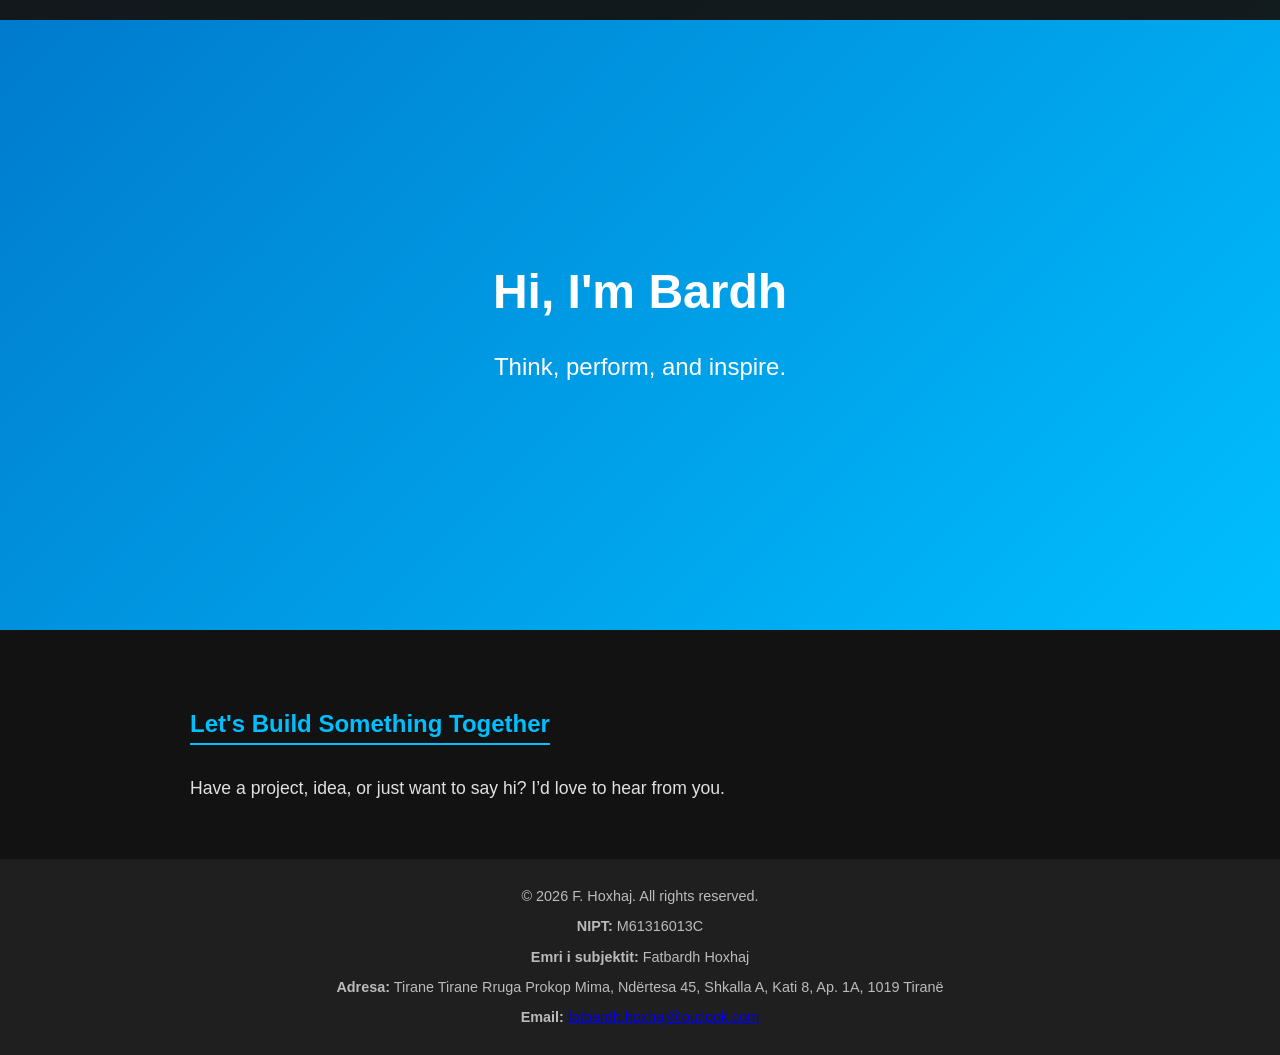
==== index.html @ 171d24b9 "sec" ====
<!DOCTYPE html>
<html lang="en">
<head>
    <meta charset="UTF-8">
    <meta name="viewport" content="width=device-width, initial-scale=1.0">
    <title>Bardh DEV | Contact</title>
    <link rel="stylesheet" href="style.css">
    <link href="https://unpkg.com/aos@2.3.1/dist/aos.css" rel="stylesheet">

    <!-- Google Analytics -->
    <script async src="https://www.googletagmanager.com/gtag/js?id=G-T2F71G5MZV"></script>
    <script>
        window.dataLayer = window.dataLayer || [];
        function gtag() { dataLayer.push(arguments); }
        gtag('js', new Date());
        gtag('config', 'G-T2F71G5MZV');
    </script>
</head>
<body>

    <!-- Navigation -->
    <nav>
        <ul>
            <!--<li><a href="#hero">Home</a></li>-->
            <!--<li><a href="#about">About</a></li>
            <li><a href="#packages">Packages</a></li>
            <li><a href="#contact">Contact</a></li>-->
        </ul>
    </nav>

    <!-- Hero Section -->
    <section id="hero" class="fade-in" data-aos="fade-up">
        <h1>Hi, I'm Bardh</h1>
        <p>Think, perform, and inspire.</p>
    </section>

    <!-- Main Content -->
    <main>
        <!-- About Me -->
        <!--<section id="about" class="fade-in" data-aos="fade-up">
            <h2>About Me</h2>
            <p>Hello! I'm Bardh, a passionate software engineer with 7+ years in .NET, Angular, Blazor, cloud technologies, and AI integration. I enjoy building scalable web apps and exploring AI-driven solutions.</p>
            <p>
                Skills:
                <span class="badge">.NET</span>
                <span class="badge">Angular</span>
                <span class="badge">React js</span>
                <span class="badge">Blazor</span>
                <span class="badge">Azure AI</span>
                <span class="badge">SQL Server</span>
                <span class="badge">MySQL</span>
            </p>
        </section>-->

        <!-- Packages Section -->
        <!--<section id="packages" class="py-20 bg-gray-50">
            <h2 class="text-4xl font-extrabold text-center mb-12">💎 Web Development Packages</h2>-->

            <!-- Horizontal Scroll Container -->
            <!--<div class="packages-container flex overflow-x-auto gap-6 px-6 snap-x snap-mandatory">-->

                <!-- Starter Package -->
                <!--<div class="package-card flex-shrink-0 bg-white rounded-3xl shadow-xl p-8 w-80 snap-center transform transition duration-500 hover:scale-105 hover:shadow-2xl fade-in" data-aos="fade-up">
                    <h3 class="text-2xl font-bold mb-4 text-blue-600">Starter</h3>
                    <p class="text-2xl font-semibold mb-6">$250</p>
                    <ul class="text-left mb-6 space-y-2">
                        <li>• 1-page responsive website (mobile + desktop)</li>
                        <li>• Basic design & layout (template-based)</li>
                        <li>• Up to 3 content sections</li>
                        <li>• Domain connection</li>
                        <li>• 1 round of revisions</li>
                    </ul>
                    <p class="font-semibold text-gray-700">Great for personal pages, simple portfolio or music showcases.</p>
                </div>-->

                <!-- Standard Package -->
                <!--<div class="package-card flex-shrink-0 bg-white rounded-3xl shadow-xl p-8 w-80 snap-center transform transition duration-500 hover:scale-105 hover:shadow-2xl fade-in" data-aos="fade-up" data-aos-delay="100">
                    <h3 class="text-2xl font-bold mb-4 text-green-600">Standard</h3>
                    <p class="text-2xl font-semibold mb-6">$450</p>
                    <ul class="text-left mb-6 space-y-2">
                        <li>• Everything in Starter</li>
                        <li>• Custom design with your branding</li>
                        <li>• Up to 5 content sections</li>
                        <li>• Social links & video embed</li>
                        <li>• Smooth animations & transitions</li>
                        <li>• 2 rounds of revisions</li>
                        <li>• Basic SEO optimization</li>
                    </ul>
                    <p class="font-semibold text-gray-700">Perfect for freelancers, creatives, or small businesses needing a solid showcase.</p>
                </div>-->

                <!-- Premium Package -->
                <!--<div class="package-card flex-shrink-0 bg-white rounded-3xl shadow-xl p-8 w-80 snap-center transform transition duration-500 hover:scale-105 hover:shadow-2xl fade-in" data-aos="fade-up" data-aos-delay="200">
                    <h3 class="text-2xl font-bold mb-4 text-purple-600">Premium</h3>
                    <p class="text-2xl font-semibold mb-6">$700+</p>
                    <ul class="text-left mb-6 space-y-2">
                        <li>• Everything in Standard</li>
                        <li>• Advanced design (parallax, animations, custom visuals)</li>
                        <li>• Up to 7 content sections</li>
                        <li>• Gallery/Portfolio showcase</li>
                        <li>• Extra SEO optimization</li>
                        <li>• 1 month of free support</li>
                        <li>• Priority delivery</li>
                    </ul>
                    <p class="font-semibold text-gray-700">Ideal for professional artists, agencies, or anyone serious about branding.</p>
                </div>

            </div>
        </section>-->


        <!-- Contact -->
        <section id="contact" class="fade-in py-20 bg-gray-100 dark:bg-gray-800 text-center px-6" data-aos="fade-up">
            <h2 class="text-3xl md:text-4xl font-bold mb-4">Let's Build Something Together</h2>
            <p class="text-lg mb-6">Have a project, idea, or just want to say hi? I’d love to hear from you.</p>
            <!-- <a href="mailto:bardh.dev18@gmail.com"
               class="inline-block px-8 py-3 bg-blue-600 text-white rounded-full font-semibold hover:bg-blue-700 transition cta-btn">
                Send Me an Email
            </a> -->
        </section>

    </main>

    <!-- Back to Top Button -->
    <button id="backToTop" title="Back to Top">↑</button>

    <!-- Footer -->
    <footer>
        <p>© 2026 F. Hoxhaj. All rights reserved.</p>
        <div class="business-info">
            <p><strong>NIPT:</strong> M61316013C</p>
            <p><strong>Emri i subjektit:</strong> Fatbardh Hoxhaj</p>
            <p><strong>Adresa:</strong> Tirane Tirane Rruga Prokop Mima, Ndërtesa 45, Shkalla A, Kati 8, Ap. 1A, 1019 Tiranë</p>
            <p><strong>Email:</strong> <a href="mailto:fatbardh.hoxhaj@outlook.com">fatbardh.hoxhaj@outlook.com</a></p>
        </div>
    </footer>

    <!-- AOS.js -->
    <script src="https://unpkg.com/aos@2.3.1/dist/aos.js"></script>
    <script>
        AOS.init({
            duration: 800,
            once: true
        });
    </script>

    <!-- Custom Script -->
    <script src="script.js"></script>
</body>
</html>
---- style.css ----
/* Global */
body {
    font-family: 'Segoe UI', Tahoma, Geneva, Verdana, sans-serif;
    margin: 0;
    padding: 0;
    background-color: #121212;
    color: #e0e0e0;
    scroll-behavior: smooth;
}

/* Navigation */
nav {
    position: fixed;
    top: 0;
    width: 100%;
    background-color: rgba(20, 20, 20, 0.95);
    padding: 10px 0;
    z-index: 1000;
}

    nav ul {
        list-style: none;
        display: flex;
        justify-content: center;
        margin: 0;
        padding: 0;
    }

        nav ul li {
            margin: 0 15px;
        }

            nav ul li a {
                color: #00bfff;
                text-decoration: none;
                font-weight: bold;
                transition: color 0.3s;
            }

                nav ul li a:hover {
                    color: #00ffff;
                }

/* Hero */
#hero {
    height: 70vh;
    display: flex;
    flex-direction: column;
    justify-content: center;
    align-items: center;
    text-align: center;
    background: linear-gradient(135deg, #007acc, #00bfff);
    color: #fff;
}

    #hero h1 {
        font-size: 3rem;
        margin-bottom: 10px;
    }

    #hero p {
        font-size: 1.5rem;
    }

/* Sections */
main {
    max-width: 900px;
    margin: 40px auto 40px auto;
    padding: 0 20px;
}

section {
    margin-bottom: 60px;
}

/* Headings */
h2 {
    color: #00bfff;
    margin-bottom: 15px;
    border-bottom: 2px solid #00bfff;
    display: inline-block;
    padding-bottom: 5px;
}

/* Badges */
.badge {
    background-color: #00bfff;
    color: #fff;
    padding: 3px 8px;
    margin-right: 5px;
    border-radius: 4px;
    font-size: 0.9rem;
}

/* Lists */
ul {
    list-style-type: disc;
    padding-left: 25px;
}

    ul li {
        margin-bottom: 10px;
    }

        ul li a {
            color: #00bfff;
            text-decoration: none;
            transition: color 0.3s;
        }

            ul li a:hover {
                color: #00ffff;
            }

/* Contact CTA */
#contact p {
    font-size: 1.1rem;
    margin-bottom: 20px;
}

.cta-btn {
    display: inline-block;
    padding: 12px 32px;
    background-color: #00bfff;
    color: #fff;
    border-radius: 50px;
    font-size: 1rem;
    font-weight: 600;
    text-decoration: none;
    transition: background-color 0.3s, transform 0.3s;
}

    .cta-btn:hover {
        background-color: #00ffff;
        color: #121212;
        transform: scale(1.05);
    }

/* Footer */
footer {
    background-color: #1f1f1f;
    color: #bbb;
    text-align: center;
    padding: 15px;
    margin-top: 40px;
    font-size: 0.9rem;
}

/* Scroll Animations */
.fade-in {
    opacity: 0;
    transform: translateY(30px);
    transition: opacity 1s ease-out, transform 1s ease-out;
}

    .fade-in.visible {
        opacity: 1;
        transform: translateY(0);
    }

/* Back to Top Button */
#backToTop {
    display: none;
    position: fixed;
    bottom: 30px;
    right: 30px;
    z-index: 100;
    background-color: #00bfff;
    color: #fff;
    border: none;
    outline: none;
    padding: 12px 16px;
    border-radius: 50%;
    font-size: 18px;
    cursor: pointer;
    transition: background-color 0.3s, transform 0.3s;
}

    #backToTop:hover {
        background-color: #00ffff;
        transform: scale(1.1);
    }

/* Packages */
.packages-container {
    display: grid;
    grid-template-columns: repeat(auto-fit, minmax(240px, 1fr));
    gap: 24px;
    margin-top: 24px;
}

.package-card {
    background-color: #1e1e1e;
    border: 1px solid #2a2a2a;
    border-radius: 16px;
    padding: 28px;
    transition: transform 0.3s, border-color 0.3s;
}

    .package-card:hover {
        transform: translateY(-6px);
        border-color: #00bfff;
    }

    .package-card ul {
        margin: 16px 0;
        padding-left: 20px;
    }

    .package-card ul li {
        margin-bottom: 8px;
        font-size: 0.95rem;
        color: #ccc;
    }

.package-title {
    font-size: 1.4rem;
    font-weight: 700;
    margin-bottom: 8px;
}

    .package-title.starter  { color: #00bfff; }
    .package-title.standard { color: #4caf50; }
    .package-title.premium  { color: #a855f7; }

.package-price {
    font-size: 1.6rem;
    font-weight: 700;
    margin-bottom: 4px;
    color: #fff;
}

.package-note {
    font-size: 0.88rem;
    color: #888;
    margin-top: 12px;
    font-style: italic;
}
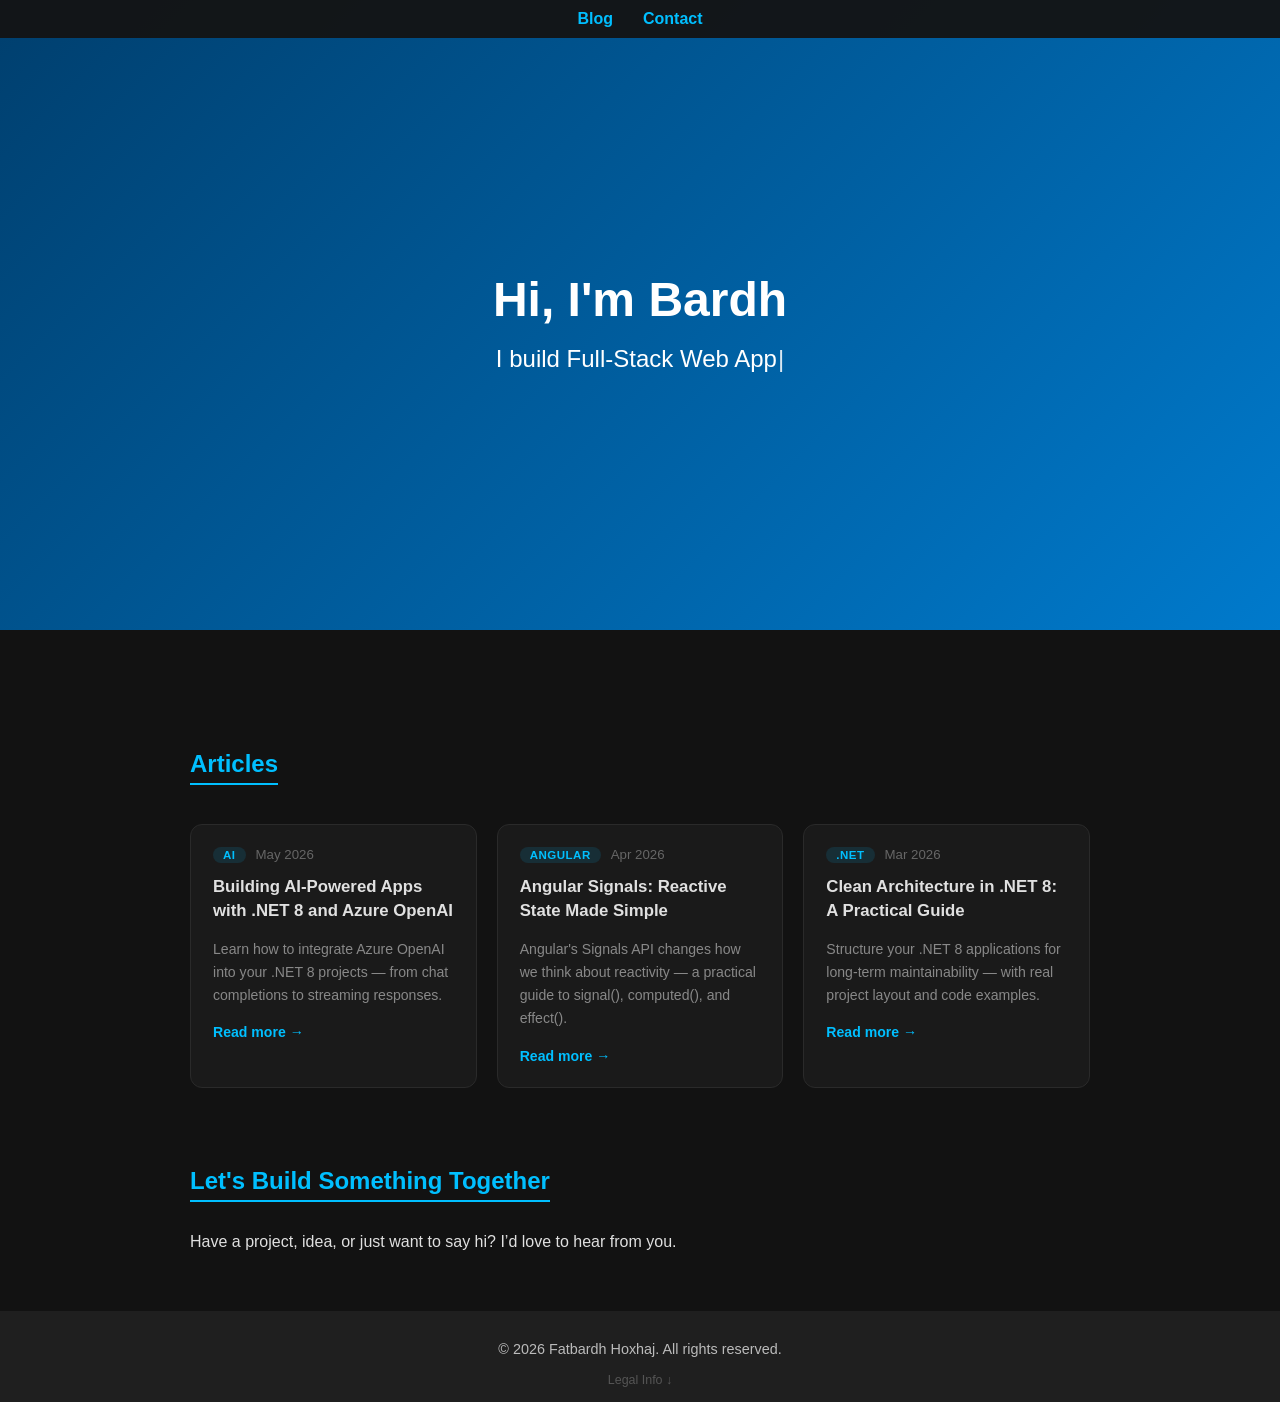
==== commit 873739e2: "new features" ====
--- a/index.html
+++ b/index.html
@@ -21,17 +21,15 @@
     <!-- Navigation -->
     <nav>
         <ul>
-            <!--<li><a href="#hero">Home</a></li>-->
-            <!--<li><a href="#about">About</a></li>
-            <li><a href="#packages">Packages</a></li>
-            <li><a href="#contact">Contact</a></li>-->
+            <li><a href="#blog">Blog</a></li>
+            <li><a href="#contact">Contact</a></li>
         </ul>
     </nav>
 
     <!-- Hero Section -->
     <section id="hero" class="fade-in" data-aos="fade-up">
         <h1>Hi, I'm Bardh</h1>
-        <p>Think, perform, and inspire.</p>
+        <p class="hero-typing">I build <span id="typing-text"></span><span class="cursor">|</span></p>
     </section>
 
     <!-- Main Content -->
@@ -108,6 +106,44 @@
             </div>
         </section>-->
 
+        <!-- Blog -->
+        <section id="blog" class="fade-in" data-aos="fade-up">
+            <h2>Articles</h2>
+            <div class="blog-grid">
+
+                <article class="blog-card" data-aos="fade-up">
+                    <div class="blog-meta">
+                        <span class="blog-tag">AI</span>
+                        <span class="blog-date">May 2026</span>
+                    </div>
+                    <h3><a href="blog/ai-dotnet-azure-openai.html">Building AI-Powered Apps with .NET 8 and Azure OpenAI</a></h3>
+                    <p>Learn how to integrate Azure OpenAI into your .NET 8 projects — from chat completions to streaming responses.</p>
+                    <a href="blog/ai-dotnet-azure-openai.html" class="read-more">Read more →</a>
+                </article>
+
+                <article class="blog-card" data-aos="fade-up" data-aos-delay="100">
+                    <div class="blog-meta">
+                        <span class="blog-tag">Angular</span>
+                        <span class="blog-date">Apr 2026</span>
+                    </div>
+                    <h3><a href="blog/angular-signals.html">Angular Signals: Reactive State Made Simple</a></h3>
+                    <p>Angular's Signals API changes how we think about reactivity — a practical guide to signal(), computed(), and effect().</p>
+                    <a href="blog/angular-signals.html" class="read-more">Read more →</a>
+                </article>
+
+                <article class="blog-card" data-aos="fade-up" data-aos-delay="200">
+                    <div class="blog-meta">
+                        <span class="blog-tag">.NET</span>
+                        <span class="blog-date">Mar 2026</span>
+                    </div>
+                    <h3><a href="blog/clean-architecture-dotnet.html">Clean Architecture in .NET 8: A Practical Guide</a></h3>
+                    <p>Structure your .NET 8 applications for long-term maintainability — with real project layout and code examples.</p>
+                    <a href="blog/clean-architecture-dotnet.html" class="read-more">Read more →</a>
+                </article>
+
+            </div>
+        </section>
+
 
         <!-- Contact -->
         <section id="contact" class="fade-in py-20 bg-gray-100 dark:bg-gray-800 text-center px-6" data-aos="fade-up">
@@ -126,13 +162,15 @@
 
     <!-- Footer -->
     <footer>
-        <p>© 2026 F. Hoxhaj. All rights reserved.</p>
-        <div class="business-info">
-            <p><strong>NIPT:</strong> M61316013C</p>
-            <p><strong>Emri i subjektit:</strong> Fatbardh Hoxhaj</p>
-            <p><strong>Adresa:</strong> Tirane Tirane Rruga Prokop Mima, Ndërtesa 45, Shkalla A, Kati 8, Ap. 1A, 1019 Tiranë</p>
-            <p><strong>Email:</strong> <a href="mailto:fatbardh.hoxhaj@outlook.com">fatbardh.hoxhaj@outlook.com</a></p>
-        </div>
+        <p>© 2026 Fatbardh Hoxhaj. All rights reserved.</p>
+        <details class="legal-details">
+            <summary>Legal Info ↓</summary>
+            <div class="business-info">
+                <p><strong>NIPT:</strong> M61316013C &nbsp;·&nbsp; <strong>Subjekti:</strong> Fatbardh Hoxhaj</p>
+                <p>Rruga Prokop Mima, Ndërtesa 45, Shkalla A, Kati 8, Ap. 1A, 1019 Tiranë</p>
+                <p><a href="mailto:fatbardh.hoxhaj@outlook.com">fatbardh.hoxhaj@outlook.com</a></p>
+            </div>
+        </details>
     </footer>
 
     <!-- AOS.js -->
--- a/style.css
+++ b/style.css
@@ -49,7 +49,9 @@
     justify-content: center;
     align-items: center;
     text-align: center;
-    background: linear-gradient(135deg, #007acc, #00bfff);
+    background: linear-gradient(135deg, #003f6e, #007acc, #00bfff, #005fa3);
+    background-size: 300% 300%;
+    animation: gradientShift 12s ease infinite;
     color: #fff;
 }
 
@@ -65,7 +67,7 @@
 /* Sections */
 main {
     max-width: 900px;
-    margin: 40px auto 40px auto;
+    margin: 100px auto 40px auto;
     padding: 0 20px;
 }
 
@@ -113,26 +115,15 @@
             }
 
 /* Contact CTA */
-#contact p {
-    font-size: 1.1rem;
-    margin-bottom: 20px;
-}
-
-.cta-btn {
-    display: inline-block;
-    padding: 12px 32px;
-    background-color: #00bfff;
+#contact a {
     color: #fff;
-    border-radius: 50px;
-    font-size: 1rem;
-    font-weight: 600;
-    text-decoration: none;
-    transition: background-color 0.3s, transform 0.3s;
-}
-
-    .cta-btn:hover {
-        background-color: #00ffff;
-        color: #121212;
+    font-size: 1.5rem;
+    margin-right: 15px;
+    transition: color 0.3s, transform 0.3s;
+}
+
+    #contact a:hover {
+        color: #00ffff;
         transform: scale(1.05);
     }
 
@@ -181,58 +172,176 @@
         transform: scale(1.1);
     }
 
-/* Packages */
+/* Packages Cards */
+.group ul {
+    text-align: left;
+}
+
+
+/* Horizontal Packages Scroll */
 .packages-container {
+    scroll-snap-type: x mandatory;
+    -webkit-overflow-scrolling: touch;
+}
+
+.package-card {
+    scroll-snap-align: center;
+    min-width: 20rem; /* card width */
+    max-width: 20rem;
+    flex-shrink: 0;
+}
+
+/* Optional scrollbar style */
+.packages-container::-webkit-scrollbar {
+    height: 8px;
+}
+
+.packages-container::-webkit-scrollbar-track {
+    background: transparent;
+}
+
+.packages-container::-webkit-scrollbar-thumb {
+    background-color: #00bfff;
+    border-radius: 4px;
+}
+
+/* Hero gradient animation */
+@keyframes gradientShift {
+    0%   { background-position: 0% 50%; }
+    50%  { background-position: 100% 50%; }
+    100% { background-position: 0% 50%; }
+}
+
+/* Hero typing */
+.hero-typing {
+    font-size: 1.3rem;
+    margin-top: 8px;
+}
+
+.cursor {
+    display: inline-block;
+    color: rgba(255, 255, 255, 0.85);
+    animation: blink 0.7s step-end infinite;
+    margin-left: 1px;
+}
+
+@keyframes blink {
+    0%, 100% { opacity: 1; }
+    50%       { opacity: 0; }
+}
+
+/* Blog Grid */
+.blog-grid {
     display: grid;
-    grid-template-columns: repeat(auto-fit, minmax(240px, 1fr));
-    gap: 24px;
+    grid-template-columns: repeat(auto-fit, minmax(260px, 1fr));
+    gap: 20px;
     margin-top: 24px;
 }
 
-.package-card {
-    background-color: #1e1e1e;
+.blog-card {
+    background: #1a1a1a;
     border: 1px solid #2a2a2a;
-    border-radius: 16px;
-    padding: 28px;
+    border-radius: 12px;
+    padding: 22px;
     transition: transform 0.3s, border-color 0.3s;
 }
 
-    .package-card:hover {
-        transform: translateY(-6px);
-        border-color: #00bfff;
-    }
-
-    .package-card ul {
-        margin: 16px 0;
-        padding-left: 20px;
-    }
-
-    .package-card ul li {
-        margin-bottom: 8px;
-        font-size: 0.95rem;
-        color: #ccc;
-    }
-
-.package-title {
-    font-size: 1.4rem;
+.blog-card:hover {
+    transform: translateY(-4px);
+    border-color: #00bfff;
+}
+
+.blog-meta {
+    display: flex;
+    gap: 10px;
+    align-items: center;
+    margin-bottom: 12px;
+}
+
+.blog-tag {
+    background: rgba(0, 191, 255, 0.12);
+    color: #00bfff;
+    padding: 2px 10px;
+    border-radius: 20px;
+    font-size: 0.72rem;
     font-weight: 700;
-    margin-bottom: 8px;
-}
-
-    .package-title.starter  { color: #00bfff; }
-    .package-title.standard { color: #4caf50; }
-    .package-title.premium  { color: #a855f7; }
-
-.package-price {
-    font-size: 1.6rem;
-    font-weight: 700;
-    margin-bottom: 4px;
-    color: #fff;
-}
-
-.package-note {
+    text-transform: uppercase;
+    letter-spacing: 0.5px;
+}
+
+.blog-date {
+    color: #666;
+    font-size: 0.83rem;
+}
+
+.blog-card h3 {
+    font-size: 1.05rem;
+    margin: 0 0 10px 0;
+    line-height: 1.45;
+}
+
+.blog-card h3 a {
+    color: #e0e0e0;
+    text-decoration: none;
+    transition: color 0.3s;
+}
+
+.blog-card h3 a:hover {
+    color: #00bfff;
+}
+
+.blog-card > p {
+    color: #888;
     font-size: 0.88rem;
-    color: #888;
+    line-height: 1.65;
+    margin-bottom: 16px;
+}
+
+.read-more {
+    color: #00bfff;
+    font-size: 0.88rem;
+    text-decoration: none;
+    font-weight: 600;
+}
+
+.read-more:hover {
+    color: #00ffff;
+}
+
+/* Footer legal details */
+.legal-details {
     margin-top: 12px;
-    font-style: italic;
-}
+}
+
+.legal-details summary {
+    cursor: pointer;
+    color: #555;
+    font-size: 0.78rem;
+    list-style: none;
+    outline: none;
+    display: inline-block;
+    transition: color 0.3s;
+    user-select: none;
+}
+
+.legal-details summary::-webkit-details-marker { display: none; }
+
+.legal-details summary:hover {
+    color: #00bfff;
+}
+
+.legal-details .business-info {
+    margin-top: 10px;
+    font-size: 0.76rem;
+    color: #555;
+    line-height: 1.8;
+}
+
+.legal-details .business-info a {
+    color: #555;
+    text-decoration: none;
+}
+
+.legal-details .business-info a:hover {
+    color: #00bfff;
+}
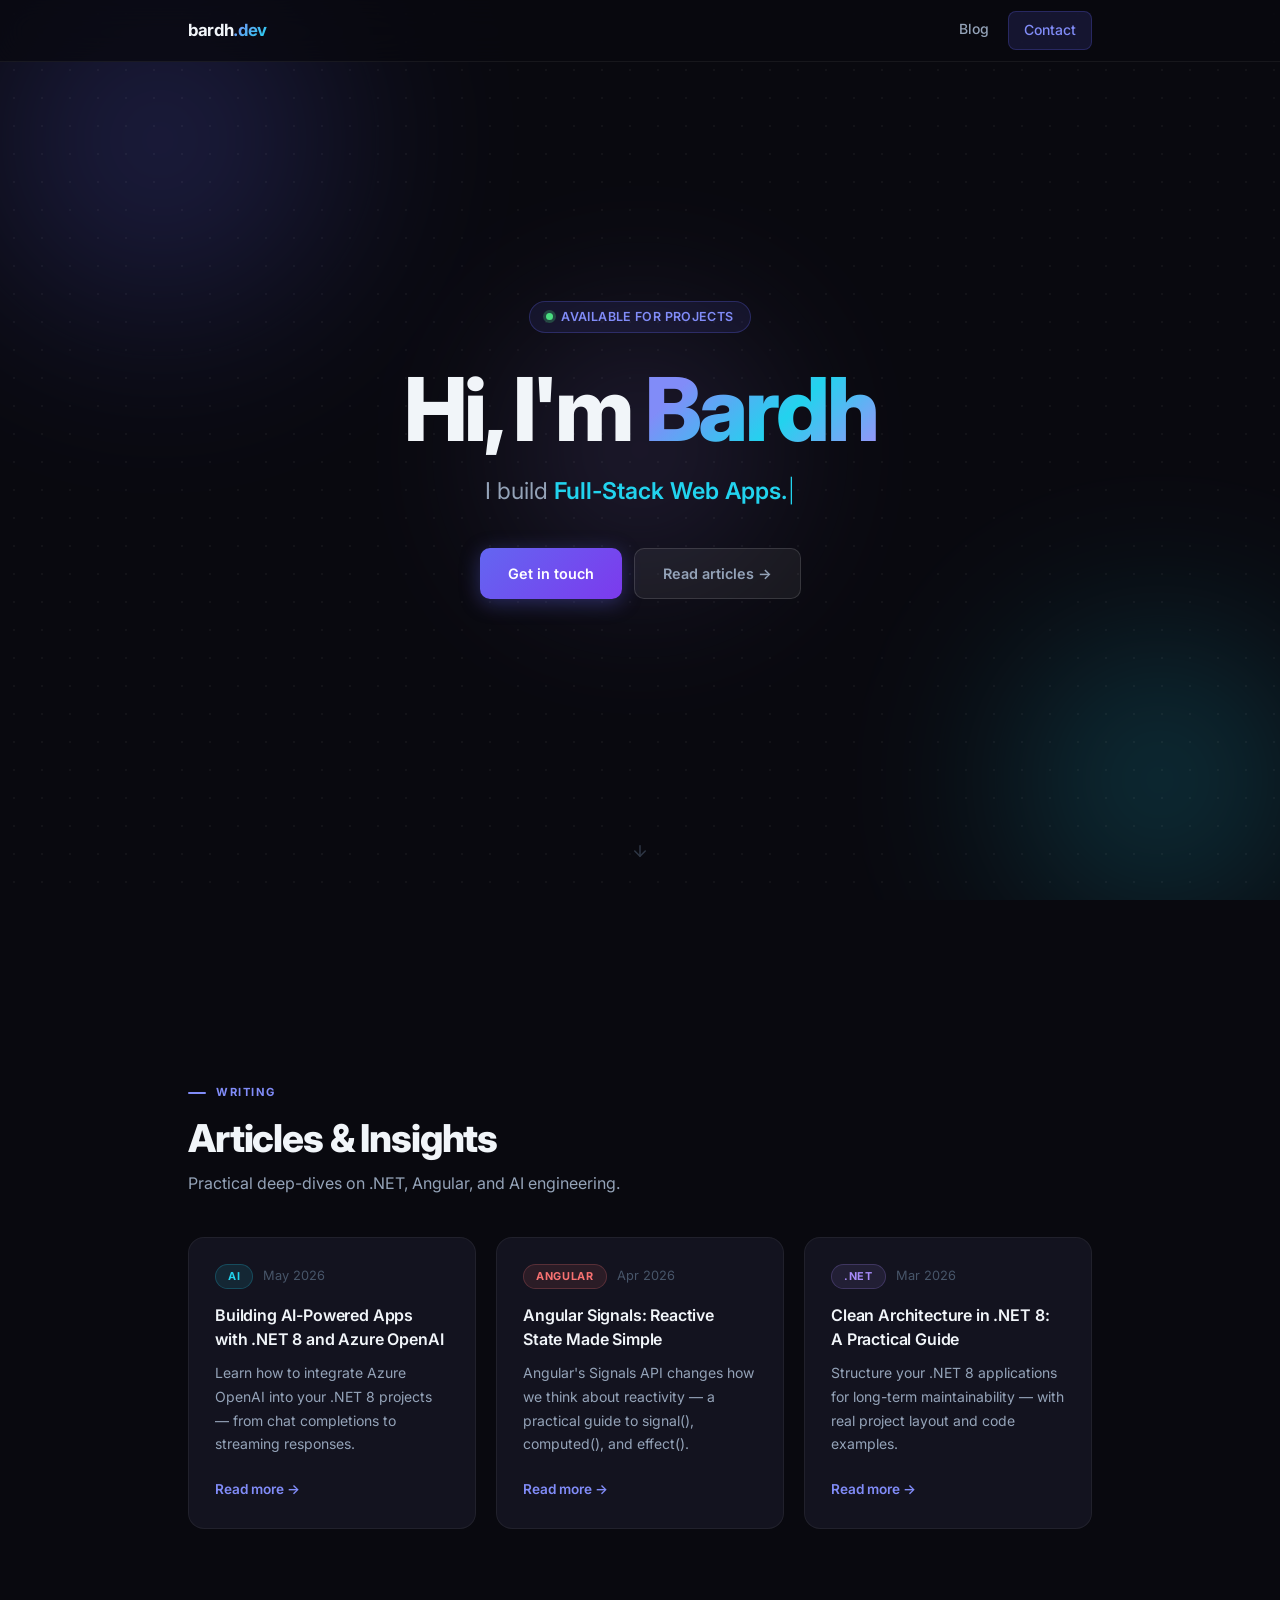
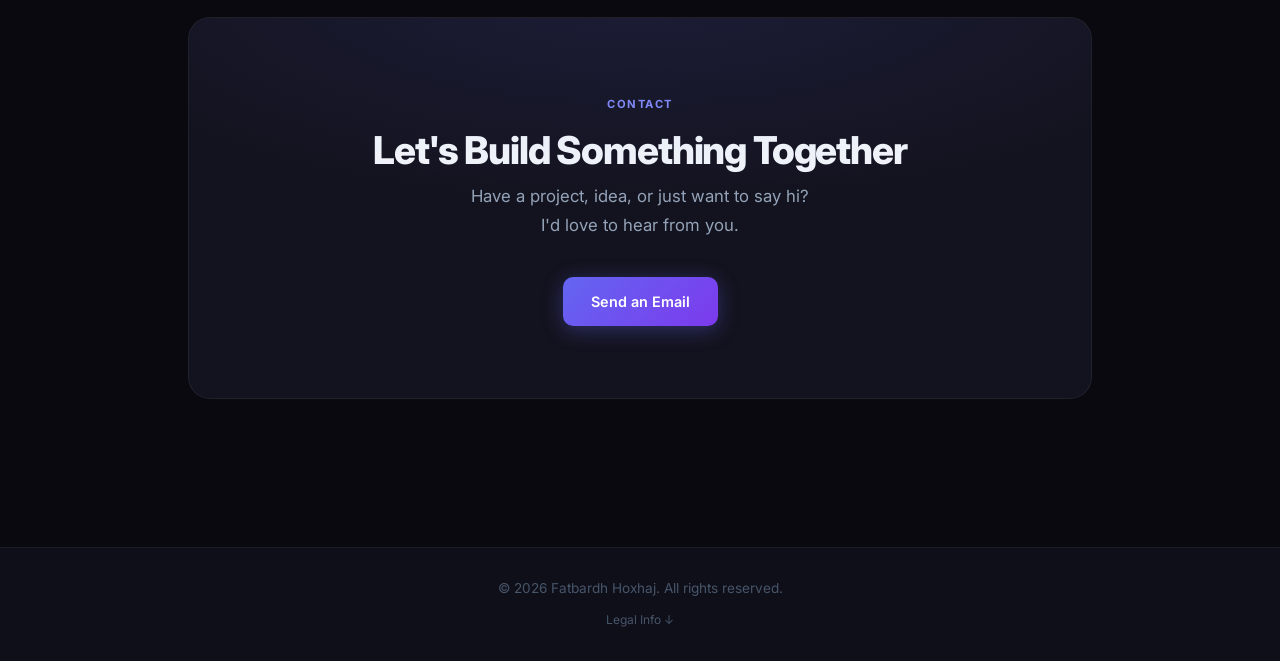
==== commit 4bc625c5: "new v" ====
--- a/index.html
+++ b/index.html
@@ -3,7 +3,11 @@
 <head>
     <meta charset="UTF-8">
     <meta name="viewport" content="width=device-width, initial-scale=1.0">
-    <title>Bardh DEV | Contact</title>
+    <title>Bardh DEV | Full-Stack & AI Developer</title>
+    <meta name="description" content="Bardh Hoxhaj — Full-Stack developer specialising in .NET, Angular, and AI-powered web applications.">
+    <link rel="preconnect" href="https://fonts.googleapis.com">
+    <link rel="preconnect" href="https://fonts.gstatic.com" crossorigin>
+    <link href="https://fonts.googleapis.com/css2?family=Inter:wght@400;500;600;700;800&display=swap" rel="stylesheet">
     <link rel="stylesheet" href="style.css">
     <link href="https://unpkg.com/aos@2.3.1/dist/aos.css" rel="stylesheet">
 
@@ -20,100 +24,57 @@
 
     <!-- Navigation -->
     <nav>
-        <ul>
-            <li><a href="#blog">Blog</a></li>
-            <li><a href="#contact">Contact</a></li>
-        </ul>
+        <div class="nav-inner">
+            <a href="#" class="nav-brand">bardh<span>.dev</span></a>
+            <ul>
+                <li><a href="#blog">Blog</a></li>
+                <li><a href="#contact" class="nav-cta">Contact</a></li>
+            </ul>
+        </div>
     </nav>
 
     <!-- Hero Section -->
-    <section id="hero" class="fade-in" data-aos="fade-up">
-        <h1>Hi, I'm Bardh</h1>
-        <p class="hero-typing">I build <span id="typing-text"></span><span class="cursor">|</span></p>
+    <section id="hero">
+        <div class="hero-bg">
+            <div class="orb orb-1"></div>
+            <div class="orb orb-2"></div>
+            <div class="orb orb-3"></div>
+        </div>
+
+        <div class="hero-content" data-aos="fade-up" data-aos-duration="900">
+            <div class="hero-chip">
+                <span class="chip-dot"></span>
+                Available for projects
+            </div>
+            <h1>Hi, I'm <span class="gradient-text">Bardh</span></h1>
+            <p class="hero-typing">I build <span id="typing-text"></span><span class="cursor">|</span></p>
+            <div class="hero-actions">
+                <a href="#contact" class="btn btn-primary">Get in touch</a>
+                <a href="#blog" class="btn btn-ghost">Read articles →</a>
+            </div>
+        </div>
+
+        <div class="scroll-indicator">
+            <svg width="18" height="18" viewBox="0 0 24 24" fill="none" stroke="currentColor" stroke-width="2" stroke-linecap="round">
+                <line x1="12" y1="5" x2="12" y2="19"/><polyline points="19 12 12 19 5 12"/>
+            </svg>
+        </div>
     </section>
 
     <!-- Main Content -->
     <main>
-        <!-- About Me -->
-        <!--<section id="about" class="fade-in" data-aos="fade-up">
-            <h2>About Me</h2>
-            <p>Hello! I'm Bardh, a passionate software engineer with 7+ years in .NET, Angular, Blazor, cloud technologies, and AI integration. I enjoy building scalable web apps and exploring AI-driven solutions.</p>
-            <p>
-                Skills:
-                <span class="badge">.NET</span>
-                <span class="badge">Angular</span>
-                <span class="badge">React js</span>
-                <span class="badge">Blazor</span>
-                <span class="badge">Azure AI</span>
-                <span class="badge">SQL Server</span>
-                <span class="badge">MySQL</span>
-            </p>
-        </section>-->
-
-        <!-- Packages Section -->
-        <!--<section id="packages" class="py-20 bg-gray-50">
-            <h2 class="text-4xl font-extrabold text-center mb-12">💎 Web Development Packages</h2>-->
-
-            <!-- Horizontal Scroll Container -->
-            <!--<div class="packages-container flex overflow-x-auto gap-6 px-6 snap-x snap-mandatory">-->
-
-                <!-- Starter Package -->
-                <!--<div class="package-card flex-shrink-0 bg-white rounded-3xl shadow-xl p-8 w-80 snap-center transform transition duration-500 hover:scale-105 hover:shadow-2xl fade-in" data-aos="fade-up">
-                    <h3 class="text-2xl font-bold mb-4 text-blue-600">Starter</h3>
-                    <p class="text-2xl font-semibold mb-6">$250</p>
-                    <ul class="text-left mb-6 space-y-2">
-                        <li>• 1-page responsive website (mobile + desktop)</li>
-                        <li>• Basic design & layout (template-based)</li>
-                        <li>• Up to 3 content sections</li>
-                        <li>• Domain connection</li>
-                        <li>• 1 round of revisions</li>
-                    </ul>
-                    <p class="font-semibold text-gray-700">Great for personal pages, simple portfolio or music showcases.</p>
-                </div>-->
-
-                <!-- Standard Package -->
-                <!--<div class="package-card flex-shrink-0 bg-white rounded-3xl shadow-xl p-8 w-80 snap-center transform transition duration-500 hover:scale-105 hover:shadow-2xl fade-in" data-aos="fade-up" data-aos-delay="100">
-                    <h3 class="text-2xl font-bold mb-4 text-green-600">Standard</h3>
-                    <p class="text-2xl font-semibold mb-6">$450</p>
-                    <ul class="text-left mb-6 space-y-2">
-                        <li>• Everything in Starter</li>
-                        <li>• Custom design with your branding</li>
-                        <li>• Up to 5 content sections</li>
-                        <li>• Social links & video embed</li>
-                        <li>• Smooth animations & transitions</li>
-                        <li>• 2 rounds of revisions</li>
-                        <li>• Basic SEO optimization</li>
-                    </ul>
-                    <p class="font-semibold text-gray-700">Perfect for freelancers, creatives, or small businesses needing a solid showcase.</p>
-                </div>-->
-
-                <!-- Premium Package -->
-                <!--<div class="package-card flex-shrink-0 bg-white rounded-3xl shadow-xl p-8 w-80 snap-center transform transition duration-500 hover:scale-105 hover:shadow-2xl fade-in" data-aos="fade-up" data-aos-delay="200">
-                    <h3 class="text-2xl font-bold mb-4 text-purple-600">Premium</h3>
-                    <p class="text-2xl font-semibold mb-6">$700+</p>
-                    <ul class="text-left mb-6 space-y-2">
-                        <li>• Everything in Standard</li>
-                        <li>• Advanced design (parallax, animations, custom visuals)</li>
-                        <li>• Up to 7 content sections</li>
-                        <li>• Gallery/Portfolio showcase</li>
-                        <li>• Extra SEO optimization</li>
-                        <li>• 1 month of free support</li>
-                        <li>• Priority delivery</li>
-                    </ul>
-                    <p class="font-semibold text-gray-700">Ideal for professional artists, agencies, or anyone serious about branding.</p>
-                </div>
-
-            </div>
-        </section>-->
 
         <!-- Blog -->
-        <section id="blog" class="fade-in" data-aos="fade-up">
-            <h2>Articles</h2>
+        <section id="blog" data-aos="fade-up">
+            <div class="section-label">Writing</div>
+            <h2 class="section-title">Articles &amp; Insights</h2>
+            <p class="section-sub">Practical deep-dives on .NET, Angular, and AI engineering.</p>
+
             <div class="blog-grid">
 
-                <article class="blog-card" data-aos="fade-up">
+                <article class="blog-card" style="--card-accent: linear-gradient(90deg,#22d3ee,#0ea5e9)" data-aos="fade-up" data-aos-delay="0">
                     <div class="blog-meta">
-                        <span class="blog-tag">AI</span>
+                        <span class="blog-tag tag-ai">AI</span>
                         <span class="blog-date">May 2026</span>
                     </div>
                     <h3><a href="blog/ai-dotnet-azure-openai.html">Building AI-Powered Apps with .NET 8 and Azure OpenAI</a></h3>
@@ -121,9 +82,9 @@
                     <a href="blog/ai-dotnet-azure-openai.html" class="read-more">Read more →</a>
                 </article>
 
-                <article class="blog-card" data-aos="fade-up" data-aos-delay="100">
+                <article class="blog-card" style="--card-accent: linear-gradient(90deg,#f87171,#fb923c)" data-aos="fade-up" data-aos-delay="100">
                     <div class="blog-meta">
-                        <span class="blog-tag">Angular</span>
+                        <span class="blog-tag tag-angular">Angular</span>
                         <span class="blog-date">Apr 2026</span>
                     </div>
                     <h3><a href="blog/angular-signals.html">Angular Signals: Reactive State Made Simple</a></h3>
@@ -131,9 +92,9 @@
                     <a href="blog/angular-signals.html" class="read-more">Read more →</a>
                 </article>
 
-                <article class="blog-card" data-aos="fade-up" data-aos-delay="200">
+                <article class="blog-card" style="--card-accent: linear-gradient(90deg,#a78bfa,#6366f1)" data-aos="fade-up" data-aos-delay="200">
                     <div class="blog-meta">
-                        <span class="blog-tag">.NET</span>
+                        <span class="blog-tag tag-dotnet">.NET</span>
                         <span class="blog-date">Mar 2026</span>
                     </div>
                     <h3><a href="blog/clean-architecture-dotnet.html">Clean Architecture in .NET 8: A Practical Guide</a></h3>
@@ -144,15 +105,17 @@
             </div>
         </section>
 
-
         <!-- Contact -->
-        <section id="contact" class="fade-in py-20 bg-gray-100 dark:bg-gray-800 text-center px-6" data-aos="fade-up">
-            <h2 class="text-3xl md:text-4xl font-bold mb-4">Let's Build Something Together</h2>
-            <p class="text-lg mb-6">Have a project, idea, or just want to say hi? I’d love to hear from you.</p>
-            <!-- <a href="mailto:bardh.dev18@gmail.com"
-               class="inline-block px-8 py-3 bg-blue-600 text-white rounded-full font-semibold hover:bg-blue-700 transition cta-btn">
-                Send Me an Email
-            </a> -->
+        <section id="contact" data-aos="fade-up">
+            <div class="contact-card">
+                <div class="contact-glow"></div>
+                <div class="section-label centered">Contact</div>
+                <h2 class="section-title centered">Let's Build Something Together</h2>
+                <p class="contact-sub">Have a project, idea, or just want to say hi?<br>I'd love to hear from you.</p>
+                <div class="contact-actions">
+                    <a href="mailto:bardh.dev18@gmail.com" class="btn btn-primary">Send an Email</a>
+                </div>
+            </div>
         </section>
 
     </main>
@@ -176,10 +139,7 @@
     <!-- AOS.js -->
     <script src="https://unpkg.com/aos@2.3.1/dist/aos.js"></script>
     <script>
-        AOS.init({
-            duration: 800,
-            once: true
-        });
+        AOS.init({ duration: 750, once: true, offset: 60 });
     </script>
 
     <!-- Custom Script -->
--- a/style.css
+++ b/style.css
@@ -1,347 +1,641 @@
-/* Global */
+/* ─── Variables ─────────────────────────────────────────────────────────── */
+:root {
+    --bg:            #09090f;
+    --surface:       #0f0f1a;
+    --card:          #13131f;
+    --card-hover:    #1a1a2e;
+    --border:        rgba(255, 255, 255, 0.06);
+    --border-hover:  rgba(255, 255, 255, 0.13);
+
+    --accent:        #6366f1;
+    --accent-light:  #818cf8;
+    --cyan:          #22d3ee;
+    --violet:        #a78bfa;
+    --green:         #4ade80;
+
+    --text:          #f1f5f9;
+    --text-muted:    #94a3b8;
+    --text-faint:    #475569;
+
+    --nav-h:         62px;
+    --radius:        16px;
+    --radius-sm:     10px;
+    --max-w:         960px;
+}
+
+/* ─── Reset & Base ───────────────────────────────────────────────────────── */
+*, *::before, *::after { box-sizing: border-box; margin: 0; padding: 0; }
+
+html { scroll-behavior: smooth; }
+
 body {
-    font-family: 'Segoe UI', Tahoma, Geneva, Verdana, sans-serif;
-    margin: 0;
-    padding: 0;
-    background-color: #121212;
-    color: #e0e0e0;
-    scroll-behavior: smooth;
-}
-
-/* Navigation */
+    font-family: 'Inter', system-ui, -apple-system, sans-serif;
+    background: var(--bg);
+    color: var(--text);
+    -webkit-font-smoothing: antialiased;
+    line-height: 1.6;
+}
+
+/* ─── Navigation ─────────────────────────────────────────────────────────── */
 nav {
     position: fixed;
     top: 0;
-    width: 100%;
-    background-color: rgba(20, 20, 20, 0.95);
-    padding: 10px 0;
+    inset-inline: 0;
+    height: var(--nav-h);
     z-index: 1000;
-}
-
-    nav ul {
-        list-style: none;
-        display: flex;
-        justify-content: center;
-        margin: 0;
-        padding: 0;
-    }
-
-        nav ul li {
-            margin: 0 15px;
-        }
-
-            nav ul li a {
-                color: #00bfff;
-                text-decoration: none;
-                font-weight: bold;
-                transition: color 0.3s;
-            }
-
-                nav ul li a:hover {
-                    color: #00ffff;
-                }
-
-/* Hero */
+    background: rgba(9, 9, 15, 0.75);
+    backdrop-filter: blur(18px);
+    -webkit-backdrop-filter: blur(18px);
+    border-bottom: 1px solid var(--border);
+}
+
+.nav-inner {
+    max-width: var(--max-w);
+    margin: 0 auto;
+    height: 100%;
+    padding: 0 28px;
+    display: flex;
+    align-items: center;
+    justify-content: space-between;
+}
+
+.nav-brand {
+    font-size: 1.05rem;
+    font-weight: 700;
+    color: var(--text);
+    text-decoration: none;
+    letter-spacing: -0.02em;
+}
+
+.nav-brand span {
+    background: linear-gradient(135deg, var(--accent-light), var(--cyan));
+    -webkit-background-clip: text;
+    -webkit-text-fill-color: transparent;
+    background-clip: text;
+}
+
+nav ul {
+    list-style: none;
+    display: flex;
+    gap: 4px;
+}
+
+nav ul li a {
+    color: var(--text-muted);
+    text-decoration: none;
+    font-size: 0.875rem;
+    font-weight: 500;
+    padding: 7px 15px;
+    border-radius: 8px;
+    transition: color 0.2s, background 0.2s;
+    display: block;
+}
+
+nav ul li a:hover {
+    color: var(--text);
+    background: rgba(255, 255, 255, 0.07);
+}
+
+.nav-cta {
+    background: rgba(99, 102, 241, 0.15) !important;
+    color: var(--accent-light) !important;
+    border: 1px solid rgba(99, 102, 241, 0.25);
+}
+
+.nav-cta:hover {
+    background: rgba(99, 102, 241, 0.25) !important;
+    color: #fff !important;
+}
+
+/* ─── Hero ───────────────────────────────────────────────────────────────── */
 #hero {
-    height: 70vh;
+    position: relative;
+    min-height: 100vh;
     display: flex;
     flex-direction: column;
     justify-content: center;
     align-items: center;
     text-align: center;
-    background: linear-gradient(135deg, #003f6e, #007acc, #00bfff, #005fa3);
-    background-size: 300% 300%;
-    animation: gradientShift 12s ease infinite;
+    overflow: hidden;
+    padding: 0 24px;
+}
+
+.hero-bg {
+    position: absolute;
+    inset: 0;
+    pointer-events: none;
+    overflow: hidden;
+}
+
+.orb {
+    position: absolute;
+    border-radius: 50%;
+    filter: blur(90px);
+    opacity: 0.3;
+}
+
+.orb-1 {
+    width: 560px;
+    height: 560px;
+    background: radial-gradient(circle, #6366f1, transparent 65%);
+    top: -140px;
+    left: -120px;
+    animation: floatA 22s ease-in-out infinite;
+}
+
+.orb-2 {
+    width: 440px;
+    height: 440px;
+    background: radial-gradient(circle, #22d3ee, transparent 65%);
+    bottom: -100px;
+    right: -100px;
+    animation: floatB 26s ease-in-out infinite;
+}
+
+.orb-3 {
+    width: 340px;
+    height: 340px;
+    background: radial-gradient(circle, #a78bfa, transparent 65%);
+    top: 50%;
+    left: 50%;
+    translate: -50% -50%;
+    animation: floatC 18s ease-in-out infinite;
+}
+
+@keyframes floatA {
+    0%, 100% { transform: translate(0, 0); }
+    40%       { transform: translate(40px, -50px); }
+    70%       { transform: translate(-30px, 30px); }
+}
+
+@keyframes floatB {
+    0%, 100% { transform: translate(0, 0); }
+    35%       { transform: translate(-40px, -30px); }
+    70%       { transform: translate(30px, 40px); }
+}
+
+@keyframes floatC {
+    0%, 100% { transform: translate(-50%, -50%) scale(1); }
+    50%       { transform: translate(-50%, -50%) scale(1.15); }
+}
+
+/* subtle dot-grid texture over hero */
+#hero::after {
+    content: '';
+    position: absolute;
+    inset: 0;
+    background-image: radial-gradient(rgba(255,255,255,0.04) 1px, transparent 1px);
+    background-size: 28px 28px;
+    pointer-events: none;
+}
+
+.hero-content {
+    position: relative;
+    z-index: 2;
+    display: flex;
+    flex-direction: column;
+    align-items: center;
+}
+
+.hero-chip {
+    display: inline-flex;
+    align-items: center;
+    gap: 8px;
+    background: rgba(99, 102, 241, 0.1);
+    border: 1px solid rgba(99, 102, 241, 0.28);
+    color: var(--accent-light);
+    font-size: 0.78rem;
+    font-weight: 600;
+    padding: 5px 16px;
+    border-radius: 100px;
+    margin-bottom: 30px;
+    letter-spacing: 0.03em;
+    text-transform: uppercase;
+}
+
+.chip-dot {
+    width: 7px;
+    height: 7px;
+    background: var(--green);
+    border-radius: 50%;
+    box-shadow: 0 0 0 3px rgba(74, 222, 128, 0.25);
+    animation: pulse-dot 2.5s ease-in-out infinite;
+    flex-shrink: 0;
+}
+
+@keyframes pulse-dot {
+    0%, 100% { box-shadow: 0 0 0 3px rgba(74, 222, 128, 0.25); }
+    50%       { box-shadow: 0 0 0 7px rgba(74, 222, 128, 0.08); }
+}
+
+#hero h1 {
+    font-size: clamp(3rem, 8vw, 5.5rem);
+    font-weight: 800;
+    line-height: 1.05;
+    letter-spacing: -0.04em;
+    color: var(--text);
+    margin-bottom: 18px;
+}
+
+.gradient-text {
+    background: linear-gradient(135deg, #818cf8 20%, #22d3ee 60%, #a78bfa 100%);
+    -webkit-background-clip: text;
+    -webkit-text-fill-color: transparent;
+    background-clip: text;
+}
+
+.hero-typing {
+    font-size: clamp(1.1rem, 3vw, 1.45rem);
+    color: var(--text-muted);
+    font-weight: 400;
+    margin-bottom: 38px;
+}
+
+#typing-text {
+    color: var(--cyan);
+    font-weight: 600;
+}
+
+.cursor {
+    display: inline-block;
+    color: var(--cyan);
+    font-weight: 300;
+    animation: blink 0.7s step-end infinite;
+    margin-left: 1px;
+}
+
+@keyframes blink {
+    0%, 100% { opacity: 1; }
+    50%       { opacity: 0; }
+}
+
+.hero-actions {
+    display: flex;
+    gap: 12px;
+    flex-wrap: wrap;
+    justify-content: center;
+}
+
+/* ─── Buttons ────────────────────────────────────────────────────────────── */
+.btn {
+    display: inline-flex;
+    align-items: center;
+    gap: 6px;
+    padding: 13px 28px;
+    border-radius: var(--radius-sm);
+    font-size: 0.9rem;
+    font-weight: 600;
+    text-decoration: none;
+    transition: transform 0.2s, box-shadow 0.2s, background 0.2s;
+    cursor: pointer;
+    border: none;
+    font-family: inherit;
+}
+
+.btn-primary {
+    background: linear-gradient(135deg, var(--accent), #7c3aed);
     color: #fff;
-}
-
-    #hero h1 {
-        font-size: 3rem;
-        margin-bottom: 10px;
-    }
-
-    #hero p {
-        font-size: 1.5rem;
-    }
-
-/* Sections */
+    box-shadow: 0 4px 20px rgba(99, 102, 241, 0.35);
+}
+
+.btn-primary:hover {
+    transform: translateY(-2px);
+    box-shadow: 0 8px 30px rgba(99, 102, 241, 0.55);
+}
+
+.btn-ghost {
+    background: rgba(255, 255, 255, 0.06);
+    color: var(--text-muted);
+    border: 1px solid var(--border-hover);
+}
+
+.btn-ghost:hover {
+    background: rgba(255, 255, 255, 0.1);
+    color: var(--text);
+    transform: translateY(-2px);
+}
+
+/* ─── Scroll indicator ───────────────────────────────────────────────────── */
+.scroll-indicator {
+    position: absolute;
+    bottom: 32px;
+    left: 50%;
+    translate: -50% 0;
+    z-index: 2;
+    color: var(--text-faint);
+    animation: bobDown 2s ease-in-out infinite;
+    opacity: 0.6;
+}
+
+@keyframes bobDown {
+    0%, 100% { transform: translateY(0); }
+    50%       { transform: translateY(6px); }
+}
+
+/* ─── Main layout ────────────────────────────────────────────────────────── */
 main {
-    max-width: 900px;
-    margin: 100px auto 40px auto;
-    padding: 0 20px;
+    max-width: var(--max-w);
+    margin: 0 auto;
+    padding: 88px 28px 60px;
 }
 
 section {
-    margin-bottom: 60px;
-}
-
-/* Headings */
-h2 {
-    color: #00bfff;
-    margin-bottom: 15px;
-    border-bottom: 2px solid #00bfff;
-    display: inline-block;
-    padding-bottom: 5px;
-}
-
-/* Badges */
-.badge {
-    background-color: #00bfff;
-    color: #fff;
-    padding: 3px 8px;
-    margin-right: 5px;
-    border-radius: 4px;
-    font-size: 0.9rem;
-}
-
-/* Lists */
-ul {
-    list-style-type: disc;
-    padding-left: 25px;
-}
-
-    ul li {
-        margin-bottom: 10px;
-    }
-
-        ul li a {
-            color: #00bfff;
-            text-decoration: none;
-            transition: color 0.3s;
-        }
-
-            ul li a:hover {
-                color: #00ffff;
-            }
-
-/* Contact CTA */
-#contact a {
-    color: #fff;
-    font-size: 1.5rem;
-    margin-right: 15px;
-    transition: color 0.3s, transform 0.3s;
-}
-
-    #contact a:hover {
-        color: #00ffff;
-        transform: scale(1.05);
-    }
-
-/* Footer */
-footer {
-    background-color: #1f1f1f;
-    color: #bbb;
+    margin-bottom: 88px;
+}
+
+/* ─── Section headings ───────────────────────────────────────────────────── */
+.section-label {
+    display: inline-flex;
+    align-items: center;
+    gap: 10px;
+    font-size: 0.7rem;
+    font-weight: 700;
+    text-transform: uppercase;
+    letter-spacing: 0.14em;
+    color: var(--accent-light);
+    margin-bottom: 14px;
+}
+
+.section-label::before {
+    content: '';
+    width: 18px;
+    height: 2px;
+    background: var(--accent-light);
+    border-radius: 2px;
+    flex-shrink: 0;
+}
+
+.section-label.centered {
+    justify-content: center;
+}
+
+.section-label.centered::before { display: none; }
+
+.section-title {
+    font-size: clamp(1.7rem, 4vw, 2.4rem);
+    font-weight: 800;
+    letter-spacing: -0.03em;
+    color: var(--text);
+    line-height: 1.15;
+    margin-bottom: 10px;
+}
+
+.section-title.centered { text-align: center; }
+
+.section-sub {
+    color: var(--text-muted);
+    font-size: 1rem;
+    margin-bottom: 40px;
+    line-height: 1.65;
+}
+
+/* ─── Blog grid ──────────────────────────────────────────────────────────── */
+.blog-grid {
+    display: grid;
+    grid-template-columns: repeat(auto-fit, minmax(275px, 1fr));
+    gap: 20px;
+}
+
+.blog-card {
+    background: var(--card);
+    border: 1px solid var(--border);
+    border-radius: var(--radius);
+    padding: 26px;
+    position: relative;
+    overflow: hidden;
+    transition: transform 0.25s, border-color 0.25s, box-shadow 0.25s;
+}
+
+/* coloured top bar, revealed on hover */
+.blog-card::before {
+    content: '';
+    position: absolute;
+    top: 0;
+    left: 0;
+    right: 0;
+    height: 2px;
+    background: var(--card-accent, linear-gradient(90deg, var(--accent), var(--cyan)));
+    opacity: 0;
+    transition: opacity 0.25s;
+}
+
+.blog-card:hover {
+    transform: translateY(-6px);
+    border-color: var(--border-hover);
+    box-shadow: 0 24px 56px rgba(0, 0, 0, 0.45);
+}
+
+.blog-card:hover::before { opacity: 1; }
+
+.blog-meta {
+    display: flex;
+    align-items: center;
+    gap: 10px;
+    margin-bottom: 14px;
+}
+
+/* tag base */
+.blog-tag {
+    display: inline-flex;
+    align-items: center;
+    padding: 3px 12px;
+    border-radius: 100px;
+    font-size: 0.68rem;
+    font-weight: 700;
+    text-transform: uppercase;
+    letter-spacing: 0.06em;
+    border: 1px solid transparent;
+}
+
+.tag-ai {
+    background: rgba(34, 211, 238, 0.1);
+    color: #22d3ee;
+    border-color: rgba(34, 211, 238, 0.22);
+}
+
+.tag-angular {
+    background: rgba(248, 113, 113, 0.1);
+    color: #f87171;
+    border-color: rgba(248, 113, 113, 0.22);
+}
+
+.tag-dotnet {
+    background: rgba(167, 139, 250, 0.1);
+    color: #a78bfa;
+    border-color: rgba(167, 139, 250, 0.22);
+}
+
+.blog-date {
+    color: var(--text-faint);
+    font-size: 0.8rem;
+}
+
+.blog-card h3 {
+    font-size: 1rem;
+    font-weight: 600;
+    line-height: 1.5;
+    letter-spacing: -0.01em;
+    margin-bottom: 10px;
+}
+
+.blog-card h3 a {
+    color: var(--text);
+    text-decoration: none;
+    transition: color 0.2s;
+}
+
+.blog-card h3 a:hover { color: var(--cyan); }
+
+.blog-card > p {
+    color: var(--text-muted);
+    font-size: 0.875rem;
+    line-height: 1.7;
+    margin-bottom: 20px;
+}
+
+.read-more {
+    color: var(--accent-light);
+    font-size: 0.85rem;
+    font-weight: 600;
+    text-decoration: none;
+    display: inline-flex;
+    align-items: center;
+    gap: 5px;
+    transition: color 0.2s, gap 0.2s;
+}
+
+.read-more:hover {
+    color: var(--cyan);
+    gap: 9px;
+}
+
+/* ─── Contact ────────────────────────────────────────────────────────────── */
+.contact-card {
+    position: relative;
     text-align: center;
-    padding: 15px;
-    margin-top: 40px;
-    font-size: 0.9rem;
-}
-
-/* Scroll Animations */
-.fade-in {
-    opacity: 0;
-    transform: translateY(30px);
-    transition: opacity 1s ease-out, transform 1s ease-out;
-}
-
-    .fade-in.visible {
-        opacity: 1;
-        transform: translateY(0);
-    }
-
-/* Back to Top Button */
+    background: var(--card);
+    border: 1px solid var(--border);
+    border-radius: 22px;
+    padding: 72px 48px;
+    overflow: hidden;
+}
+
+.contact-glow {
+    position: absolute;
+    inset: 0;
+    background: radial-gradient(ellipse 70% 60% at 50% -10%, rgba(99, 102, 241, 0.12), transparent);
+    pointer-events: none;
+}
+
+.contact-sub {
+    color: var(--text-muted);
+    font-size: 1.05rem;
+    line-height: 1.75;
+    margin-bottom: 36px;
+}
+
+.contact-actions {
+    display: flex;
+    gap: 12px;
+    justify-content: center;
+    flex-wrap: wrap;
+}
+
+/* ─── Back to top ────────────────────────────────────────────────────────── */
 #backToTop {
     display: none;
     position: fixed;
-    bottom: 30px;
-    right: 30px;
-    z-index: 100;
-    background-color: #00bfff;
+    bottom: 28px;
+    right: 28px;
+    z-index: 200;
+    width: 46px;
+    height: 46px;
+    background: var(--accent);
     color: #fff;
     border: none;
     outline: none;
-    padding: 12px 16px;
     border-radius: 50%;
     font-size: 18px;
     cursor: pointer;
-    transition: background-color 0.3s, transform 0.3s;
-}
-
-    #backToTop:hover {
-        background-color: #00ffff;
-        transform: scale(1.1);
-    }
-
-/* Packages Cards */
-.group ul {
-    text-align: left;
-}
-
-
-/* Horizontal Packages Scroll */
-.packages-container {
-    scroll-snap-type: x mandatory;
-    -webkit-overflow-scrolling: touch;
-}
-
-.package-card {
-    scroll-snap-align: center;
-    min-width: 20rem; /* card width */
-    max-width: 20rem;
-    flex-shrink: 0;
-}
-
-/* Optional scrollbar style */
-.packages-container::-webkit-scrollbar {
-    height: 8px;
-}
-
-.packages-container::-webkit-scrollbar-track {
-    background: transparent;
-}
-
-.packages-container::-webkit-scrollbar-thumb {
-    background-color: #00bfff;
-    border-radius: 4px;
-}
-
-/* Hero gradient animation */
-@keyframes gradientShift {
-    0%   { background-position: 0% 50%; }
-    50%  { background-position: 100% 50%; }
-    100% { background-position: 0% 50%; }
-}
-
-/* Hero typing */
-.hero-typing {
-    font-size: 1.3rem;
-    margin-top: 8px;
-}
-
-.cursor {
-    display: inline-block;
-    color: rgba(255, 255, 255, 0.85);
-    animation: blink 0.7s step-end infinite;
-    margin-left: 1px;
-}
-
-@keyframes blink {
-    0%, 100% { opacity: 1; }
-    50%       { opacity: 0; }
-}
-
-/* Blog Grid */
-.blog-grid {
-    display: grid;
-    grid-template-columns: repeat(auto-fit, minmax(260px, 1fr));
-    gap: 20px;
-    margin-top: 24px;
-}
-
-.blog-card {
-    background: #1a1a1a;
-    border: 1px solid #2a2a2a;
-    border-radius: 12px;
-    padding: 22px;
-    transition: transform 0.3s, border-color 0.3s;
-}
-
-.blog-card:hover {
-    transform: translateY(-4px);
-    border-color: #00bfff;
-}
-
-.blog-meta {
-    display: flex;
-    gap: 10px;
-    align-items: center;
-    margin-bottom: 12px;
-}
-
-.blog-tag {
-    background: rgba(0, 191, 255, 0.12);
-    color: #00bfff;
-    padding: 2px 10px;
-    border-radius: 20px;
-    font-size: 0.72rem;
-    font-weight: 700;
-    text-transform: uppercase;
-    letter-spacing: 0.5px;
-}
-
-.blog-date {
-    color: #666;
-    font-size: 0.83rem;
-}
-
-.blog-card h3 {
-    font-size: 1.05rem;
-    margin: 0 0 10px 0;
-    line-height: 1.45;
-}
-
-.blog-card h3 a {
-    color: #e0e0e0;
-    text-decoration: none;
-    transition: color 0.3s;
-}
-
-.blog-card h3 a:hover {
-    color: #00bfff;
-}
-
-.blog-card > p {
-    color: #888;
-    font-size: 0.88rem;
-    line-height: 1.65;
-    margin-bottom: 16px;
-}
-
-.read-more {
-    color: #00bfff;
-    font-size: 0.88rem;
-    text-decoration: none;
-    font-weight: 600;
-}
-
-.read-more:hover {
-    color: #00ffff;
-}
-
-/* Footer legal details */
-.legal-details {
-    margin-top: 12px;
-}
+    box-shadow: 0 4px 20px rgba(99, 102, 241, 0.45);
+    transition: transform 0.2s, box-shadow 0.2s, background 0.2s;
+    font-family: inherit;
+}
+
+#backToTop:hover {
+    transform: translateY(-3px);
+    box-shadow: 0 8px 28px rgba(99, 102, 241, 0.65);
+    background: var(--accent-light);
+}
+
+/* ─── Footer ─────────────────────────────────────────────────────────────── */
+footer {
+    background: var(--surface);
+    border-top: 1px solid var(--border);
+    text-align: center;
+    padding: 30px 24px;
+    font-size: 0.85rem;
+    color: var(--text-faint);
+}
+
+footer p { margin-bottom: 6px; }
+
+.legal-details { margin-top: 10px; }
 
 .legal-details summary {
     cursor: pointer;
-    color: #555;
-    font-size: 0.78rem;
+    color: var(--text-faint);
+    font-size: 0.75rem;
     list-style: none;
     outline: none;
     display: inline-block;
-    transition: color 0.3s;
+    transition: color 0.2s;
     user-select: none;
 }
 
 .legal-details summary::-webkit-details-marker { display: none; }
-
-.legal-details summary:hover {
-    color: #00bfff;
-}
+.legal-details summary:hover { color: var(--accent-light); }
 
 .legal-details .business-info {
     margin-top: 10px;
-    font-size: 0.76rem;
-    color: #555;
-    line-height: 1.8;
+    font-size: 0.74rem;
+    color: var(--text-faint);
+    line-height: 1.9;
 }
 
 .legal-details .business-info a {
-    color: #555;
+    color: var(--text-faint);
     text-decoration: none;
 }
 
-.legal-details .business-info a:hover {
-    color: #00bfff;
-}
+.legal-details .business-info a:hover { color: var(--cyan); }
+
+/* ─── Responsive ─────────────────────────────────────────────────────────── */
+@media (max-width: 768px) {
+    .nav-inner { padding: 0 20px; }
+
+    main { padding: 72px 20px 48px; }
+
+    section { margin-bottom: 64px; }
+
+    .contact-card { padding: 48px 28px; }
+
+    .blog-grid { grid-template-columns: 1fr; }
+}
+
+@media (max-width: 480px) {
+    #hero h1 { letter-spacing: -0.03em; }
+
+    .hero-actions {
+        flex-direction: column;
+        align-items: stretch;
+        width: 100%;
+        max-width: 300px;
+    }
+
+    .btn { justify-content: center; }
+
+    .orb-1 { width: 300px; height: 300px; }
+    .orb-2 { width: 240px; height: 240px; }
+    .orb-3 { width: 200px; height: 200px; }
+}
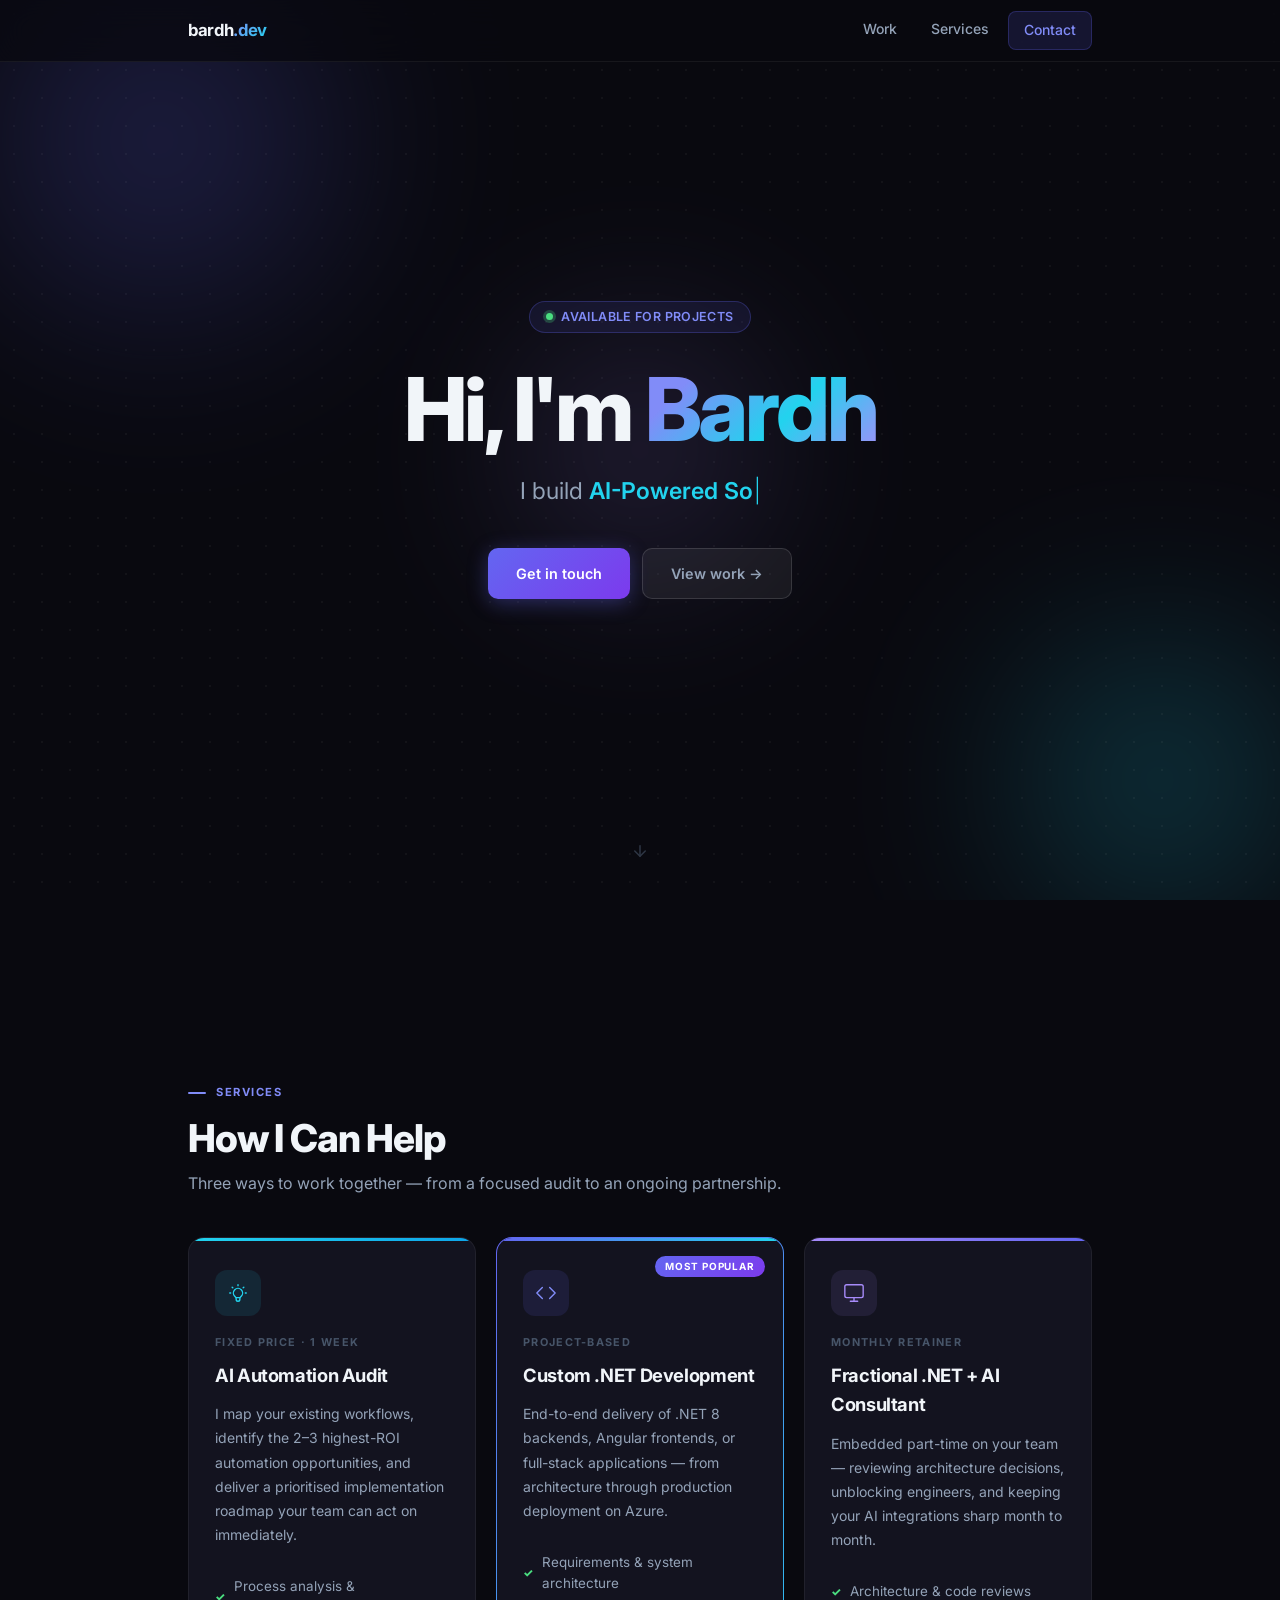
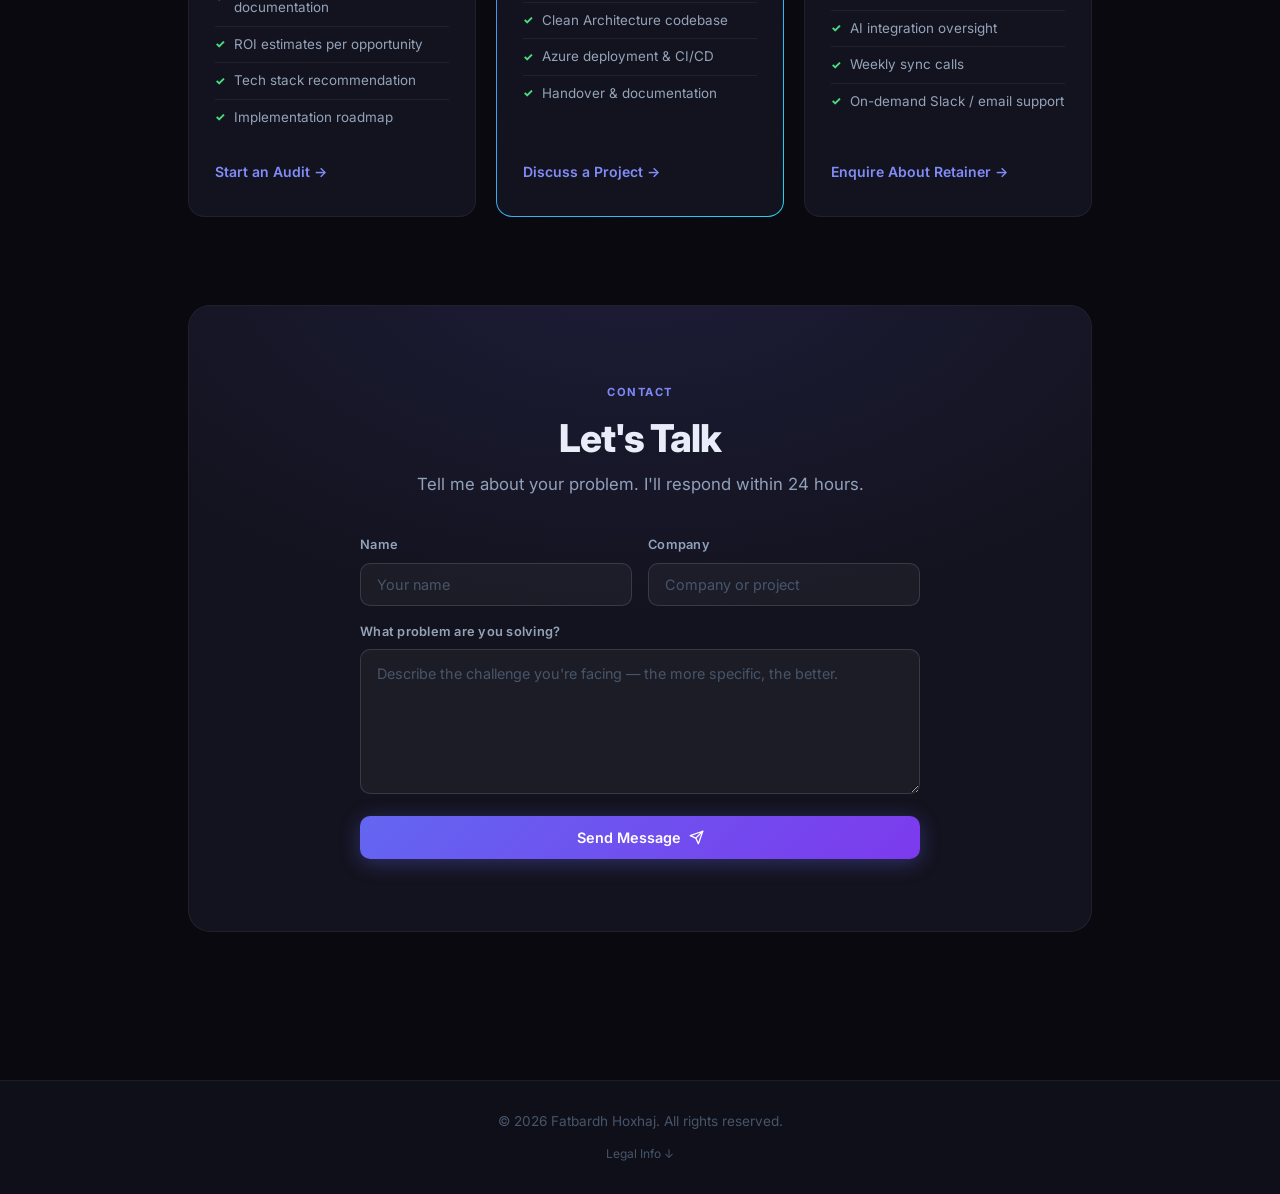
==== commit 4c9f578d: "new v" ====
--- a/index.html
+++ b/index.html
@@ -4,7 +4,7 @@
     <meta charset="UTF-8">
     <meta name="viewport" content="width=device-width, initial-scale=1.0">
     <title>Bardh DEV | Full-Stack & AI Developer</title>
-    <meta name="description" content="Bardh Hoxhaj — Full-Stack developer specialising in .NET, Angular, and AI-powered web applications.">
+    <meta name="description" content="Bardh Hoxhaj — Full-Stack developer specialising in .NET, Angular, and AI-powered web applications. Available for projects.">
     <link rel="preconnect" href="https://fonts.googleapis.com">
     <link rel="preconnect" href="https://fonts.gstatic.com" crossorigin>
     <link href="https://fonts.googleapis.com/css2?family=Inter:wght@400;500;600;700;800&display=swap" rel="stylesheet">
@@ -25,9 +25,10 @@
     <!-- Navigation -->
     <nav>
         <div class="nav-inner">
-            <a href="#" class="nav-brand">bardh<span>.dev</span></a>
+            <a href="/" class="nav-brand">bardh<span>.dev</span></a>
             <ul>
-                <li><a href="#blog">Blog</a></li>
+                <li><a href="work.html">Work</a></li>
+                <li><a href="#services">Services</a></li>
                 <li><a href="#contact" class="nav-cta">Contact</a></li>
             </ul>
         </div>
@@ -50,7 +51,7 @@
             <p class="hero-typing">I build <span id="typing-text"></span><span class="cursor">|</span></p>
             <div class="hero-actions">
                 <a href="#contact" class="btn btn-primary">Get in touch</a>
-                <a href="#blog" class="btn btn-ghost">Read articles →</a>
+                <a href="work.html" class="btn btn-ghost">View work →</a>
             </div>
         </div>
 
@@ -64,43 +65,74 @@
     <!-- Main Content -->
     <main>
 
-        <!-- Blog -->
-        <section id="blog" data-aos="fade-up">
-            <div class="section-label">Writing</div>
-            <h2 class="section-title">Articles &amp; Insights</h2>
-            <p class="section-sub">Practical deep-dives on .NET, Angular, and AI engineering.</p>
+        <!-- Services -->
+        <section id="services" data-aos="fade-up">
+            <div class="section-label">Services</div>
+            <h2 class="section-title">How I Can Help</h2>
+            <p class="section-sub">Three ways to work together — from a focused audit to an ongoing partnership.</p>
 
-            <div class="blog-grid">
+            <div class="services-grid">
 
-                <article class="blog-card" style="--card-accent: linear-gradient(90deg,#22d3ee,#0ea5e9)" data-aos="fade-up" data-aos-delay="0">
-                    <div class="blog-meta">
-                        <span class="blog-tag tag-ai">AI</span>
-                        <span class="blog-date">May 2026</span>
+                <!-- AI Audit -->
+                <div class="service-card" style="--service-bar: linear-gradient(90deg,#22d3ee,#0ea5e9); --icon-bg: rgba(34,211,238,0.1); --icon-color: #22d3ee" data-aos="fade-up" data-aos-delay="0">
+                    <div class="service-top-bar"></div>
+                    <div class="service-icon">
+                        <svg viewBox="0 0 24 24" fill="none" stroke="currentColor" stroke-width="1.5" stroke-linecap="round" stroke-linejoin="round">
+                            <path d="M9.663 17h4.673M12 3v1m6.364 1.636-.707.707M21 12h-1M4 12H3m3.343-5.657-.707-.707m2.828 9.9a5 5 0 1 1 7.072 0l-.548.547A3.374 3.374 0 0 0 14 18.469V19a2 2 0 1 1-4 0v-.531c0-.895-.356-1.754-.988-2.386l-.548-.547z"/>
+                        </svg>
                     </div>
-                    <h3><a href="blog/ai-dotnet-azure-openai.html">Building AI-Powered Apps with .NET 8 and Azure OpenAI</a></h3>
-                    <p>Learn how to integrate Azure OpenAI into your .NET 8 projects — from chat completions to streaming responses.</p>
-                    <a href="blog/ai-dotnet-azure-openai.html" class="read-more">Read more →</a>
-                </article>
+                    <div class="service-format">Fixed Price · 1 Week</div>
+                    <h3>AI Automation Audit</h3>
+                    <p>I map your existing workflows, identify the 2–3 highest-ROI automation opportunities, and deliver a prioritised implementation roadmap your team can act on immediately.</p>
+                    <ul class="service-includes">
+                        <li>Process analysis &amp; documentation</li>
+                        <li>ROI estimates per opportunity</li>
+                        <li>Tech stack recommendation</li>
+                        <li>Implementation roadmap</li>
+                    </ul>
+                    <a href="#contact" class="service-cta">Start an Audit →</a>
+                </div>
 
-                <article class="blog-card" style="--card-accent: linear-gradient(90deg,#f87171,#fb923c)" data-aos="fade-up" data-aos-delay="100">
-                    <div class="blog-meta">
-                        <span class="blog-tag tag-angular">Angular</span>
-                        <span class="blog-date">Apr 2026</span>
+                <!-- Custom .NET Dev -->
+                <div class="service-card featured" data-aos="fade-up" data-aos-delay="100">
+                    <div class="service-top-bar featured-bar"></div>
+                    <div class="service-featured-badge">Most Popular</div>
+                    <div class="service-icon" style="--icon-bg: rgba(99,102,241,0.12); --icon-color: #818cf8">
+                        <svg viewBox="0 0 24 24" fill="none" stroke="currentColor" stroke-width="1.5" stroke-linecap="round" stroke-linejoin="round">
+                            <polyline points="16 18 22 12 16 6"/><polyline points="8 6 2 12 8 18"/>
+                        </svg>
                     </div>
-                    <h3><a href="blog/angular-signals.html">Angular Signals: Reactive State Made Simple</a></h3>
-                    <p>Angular's Signals API changes how we think about reactivity — a practical guide to signal(), computed(), and effect().</p>
-                    <a href="blog/angular-signals.html" class="read-more">Read more →</a>
-                </article>
+                    <div class="service-format">Project-Based</div>
+                    <h3>Custom .NET Development</h3>
+                    <p>End-to-end delivery of .NET 8 backends, Angular frontends, or full-stack applications — from architecture through production deployment on Azure.</p>
+                    <ul class="service-includes">
+                        <li>Requirements &amp; system architecture</li>
+                        <li>Clean Architecture codebase</li>
+                        <li>Azure deployment &amp; CI/CD</li>
+                        <li>Handover &amp; documentation</li>
+                    </ul>
+                    <a href="#contact" class="service-cta">Discuss a Project →</a>
+                </div>
 
-                <article class="blog-card" style="--card-accent: linear-gradient(90deg,#a78bfa,#6366f1)" data-aos="fade-up" data-aos-delay="200">
-                    <div class="blog-meta">
-                        <span class="blog-tag tag-dotnet">.NET</span>
-                        <span class="blog-date">Mar 2026</span>
+                <!-- Fractional Consultant -->
+                <div class="service-card" style="--service-bar: linear-gradient(90deg,#a78bfa,#6366f1); --icon-bg: rgba(167,139,250,0.1); --icon-color: #a78bfa" data-aos="fade-up" data-aos-delay="200">
+                    <div class="service-top-bar"></div>
+                    <div class="service-icon">
+                        <svg viewBox="0 0 24 24" fill="none" stroke="currentColor" stroke-width="1.5" stroke-linecap="round" stroke-linejoin="round">
+                            <rect x="2" y="3" width="20" height="14" rx="2"/><line x1="8" y1="21" x2="16" y2="21"/><line x1="12" y1="17" x2="12" y2="21"/>
+                        </svg>
                     </div>
-                    <h3><a href="blog/clean-architecture-dotnet.html">Clean Architecture in .NET 8: A Practical Guide</a></h3>
-                    <p>Structure your .NET 8 applications for long-term maintainability — with real project layout and code examples.</p>
-                    <a href="blog/clean-architecture-dotnet.html" class="read-more">Read more →</a>
-                </article>
+                    <div class="service-format">Monthly Retainer</div>
+                    <h3>Fractional .NET + AI Consultant</h3>
+                    <p>Embedded part-time on your team — reviewing architecture decisions, unblocking engineers, and keeping your AI integrations sharp month to month.</p>
+                    <ul class="service-includes">
+                        <li>Architecture &amp; code reviews</li>
+                        <li>AI integration oversight</li>
+                        <li>Weekly sync calls</li>
+                        <li>On-demand Slack / email support</li>
+                    </ul>
+                    <a href="#contact" class="service-cta">Enquire About Retainer →</a>
+                </div>
 
             </div>
         </section>
@@ -110,11 +142,32 @@
             <div class="contact-card">
                 <div class="contact-glow"></div>
                 <div class="section-label centered">Contact</div>
-                <h2 class="section-title centered">Let's Build Something Together</h2>
-                <p class="contact-sub">Have a project, idea, or just want to say hi?<br>I'd love to hear from you.</p>
-                <div class="contact-actions">
-                    <a href="mailto:bardh.dev18@gmail.com" class="btn btn-primary">Send an Email</a>
-                </div>
+                <h2 class="section-title centered">Let's Talk</h2>
+                <p class="contact-sub">Tell me about your problem. I'll respond within 24 hours.</p>
+
+                <form class="contact-form" id="contactForm" novalidate>
+                    <div class="form-row">
+                        <div class="form-group">
+                            <label for="fname">Name</label>
+                            <input type="text" id="fname" name="name" placeholder="Your name" required>
+                        </div>
+                        <div class="form-group">
+                            <label for="company">Company</label>
+                            <input type="text" id="company" name="company" placeholder="Company or project">
+                        </div>
+                    </div>
+                    <div class="form-group">
+                        <label for="problem">What problem are you solving?</label>
+                        <textarea id="problem" name="problem" rows="5" placeholder="Describe the challenge you're facing — the more specific, the better." required></textarea>
+                    </div>
+                    <button type="submit" class="btn btn-primary form-submit">
+                        Send Message
+                        <svg width="15" height="15" viewBox="0 0 24 24" fill="none" stroke="currentColor" stroke-width="2" stroke-linecap="round" stroke-linejoin="round">
+                            <line x1="22" y1="2" x2="11" y2="13"/><polygon points="22 2 15 22 11 13 2 9 22 2"/>
+                        </svg>
+                    </button>
+                    <p class="form-note" id="formNote" hidden></p>
+                </form>
             </div>
         </section>
 
@@ -138,9 +191,7 @@
 
     <!-- AOS.js -->
     <script src="https://unpkg.com/aos@2.3.1/dist/aos.js"></script>
-    <script>
-        AOS.init({ duration: 750, once: true, offset: 60 });
-    </script>
+    <script>AOS.init({ duration: 750, once: true, offset: 60 });</script>
 
     <!-- Custom Script -->
     <script src="script.js"></script>
--- a/style.css
+++ b/style.css
@@ -610,7 +610,227 @@
 
 .legal-details .business-info a:hover { color: var(--cyan); }
 
+/* ─── Services ───────────────────────────────────────────────────────────── */
+.services-grid {
+    display: grid;
+    grid-template-columns: repeat(3, 1fr);
+    gap: 20px;
+}
+
+.service-card {
+    background: var(--card);
+    border: 1px solid var(--border);
+    border-radius: var(--radius);
+    padding: 32px 26px;
+    position: relative;
+    display: flex;
+    flex-direction: column;
+    overflow: hidden;
+    transition: transform 0.25s, box-shadow 0.25s, border-color 0.25s;
+}
+
+.service-card:hover {
+    transform: translateY(-5px);
+    box-shadow: 0 24px 56px rgba(0, 0, 0, 0.45);
+    border-color: var(--border-hover);
+}
+
+/* coloured top bar per card */
+.service-top-bar {
+    position: absolute;
+    top: 0; left: 0; right: 0;
+    height: 3px;
+    background: var(--service-bar, linear-gradient(90deg, var(--accent), var(--cyan)));
+}
+
+/* featured card — gradient border */
+.service-card.featured {
+    background:
+        linear-gradient(var(--card), var(--card)) padding-box,
+        linear-gradient(135deg, var(--accent), var(--cyan)) border-box;
+    border: 1px solid transparent;
+}
+
+.service-card.featured:hover {
+    box-shadow: 0 24px 56px rgba(99, 102, 241, 0.2);
+}
+
+.featured-bar {
+    background: linear-gradient(90deg, var(--accent), var(--cyan)) !important;
+}
+
+.service-featured-badge {
+    position: absolute;
+    top: 18px;
+    right: 18px;
+    background: linear-gradient(135deg, var(--accent), #7c3aed);
+    color: #fff;
+    font-size: 0.62rem;
+    font-weight: 700;
+    text-transform: uppercase;
+    letter-spacing: 0.09em;
+    padding: 3px 10px;
+    border-radius: 100px;
+}
+
+.service-icon {
+    width: 46px;
+    height: 46px;
+    border-radius: 12px;
+    display: flex;
+    align-items: center;
+    justify-content: center;
+    margin-bottom: 18px;
+    background: var(--icon-bg, rgba(99, 102, 241, 0.1));
+    color: var(--icon-color, var(--accent-light));
+    flex-shrink: 0;
+}
+
+.service-icon svg { width: 22px; height: 22px; }
+
+.service-format {
+    font-size: 0.68rem;
+    font-weight: 700;
+    text-transform: uppercase;
+    letter-spacing: 0.12em;
+    color: var(--text-faint);
+    margin-bottom: 10px;
+}
+
+.service-card h3 {
+    font-size: 1.15rem;
+    font-weight: 700;
+    letter-spacing: -0.02em;
+    color: var(--text);
+    margin-bottom: 12px;
+}
+
+.service-card > p {
+    color: var(--text-muted);
+    font-size: 0.875rem;
+    line-height: 1.72;
+    margin-bottom: 22px;
+}
+
+.service-includes {
+    list-style: none;
+    padding: 0;
+    margin: 0 0 26px;
+    flex: 1;
+}
+
+.service-includes li {
+    font-size: 0.84rem;
+    color: var(--text-muted);
+    padding: 7px 0;
+    border-bottom: 1px solid var(--border);
+    display: flex;
+    align-items: center;
+    gap: 9px;
+}
+
+.service-includes li:last-child { border-bottom: none; }
+
+.service-includes li::before {
+    content: '✓';
+    color: var(--green);
+    font-weight: 800;
+    font-size: 0.72rem;
+    flex-shrink: 0;
+}
+
+.service-cta {
+    color: var(--accent-light);
+    font-size: 0.875rem;
+    font-weight: 600;
+    text-decoration: none;
+    display: inline-flex;
+    align-items: center;
+    gap: 5px;
+    margin-top: auto;
+    transition: color 0.2s, gap 0.2s;
+}
+
+.service-cta:hover { color: var(--cyan); gap: 9px; }
+
+/* ─── Contact Form ───────────────────────────────────────────────────────── */
+.contact-form {
+    max-width: 560px;
+    margin: 0 auto;
+    text-align: left;
+}
+
+.form-row {
+    display: grid;
+    grid-template-columns: 1fr 1fr;
+    gap: 16px;
+}
+
+.form-group {
+    display: flex;
+    flex-direction: column;
+    gap: 7px;
+    margin-bottom: 16px;
+}
+
+.form-group label {
+    font-size: 0.8rem;
+    font-weight: 600;
+    color: var(--text-muted);
+    letter-spacing: 0.02em;
+}
+
+.form-group input,
+.form-group textarea {
+    background: rgba(255, 255, 255, 0.04);
+    border: 1px solid var(--border-hover);
+    border-radius: var(--radius-sm);
+    padding: 12px 16px;
+    color: var(--text);
+    font-family: inherit;
+    font-size: 0.9rem;
+    outline: none;
+    transition: border-color 0.2s, box-shadow 0.2s, background 0.2s;
+    width: 100%;
+}
+
+.form-group input:focus,
+.form-group textarea:focus {
+    border-color: var(--accent);
+    background: rgba(99, 102, 241, 0.05);
+    box-shadow: 0 0 0 3px rgba(99, 102, 241, 0.14);
+}
+
+.form-group input::placeholder,
+.form-group textarea::placeholder { color: var(--text-faint); }
+
+.form-group textarea {
+    resize: vertical;
+    min-height: 130px;
+    line-height: 1.65;
+}
+
+.form-submit {
+    width: 100%;
+    justify-content: center;
+    margin-top: 6px;
+    gap: 8px;
+}
+
+.form-note {
+    text-align: center;
+    font-size: 0.82rem;
+    margin-top: 14px;
+    color: var(--green);
+}
+
+.form-note.error { color: #f87171; }
+
 /* ─── Responsive ─────────────────────────────────────────────────────────── */
+@media (max-width: 900px) {
+    .services-grid { grid-template-columns: 1fr; }
+}
+
 @media (max-width: 768px) {
     .nav-inner { padding: 0 20px; }
 
@@ -618,7 +838,7 @@
 
     section { margin-bottom: 64px; }
 
-    .contact-card { padding: 48px 28px; }
+    .contact-card { padding: 48px 24px; }
 
     .blog-grid { grid-template-columns: 1fr; }
 }
@@ -635,6 +855,8 @@
 
     .btn { justify-content: center; }
 
+    .form-row { grid-template-columns: 1fr; }
+
     .orb-1 { width: 300px; height: 300px; }
     .orb-2 { width: 240px; height: 240px; }
     .orb-3 { width: 200px; height: 200px; }
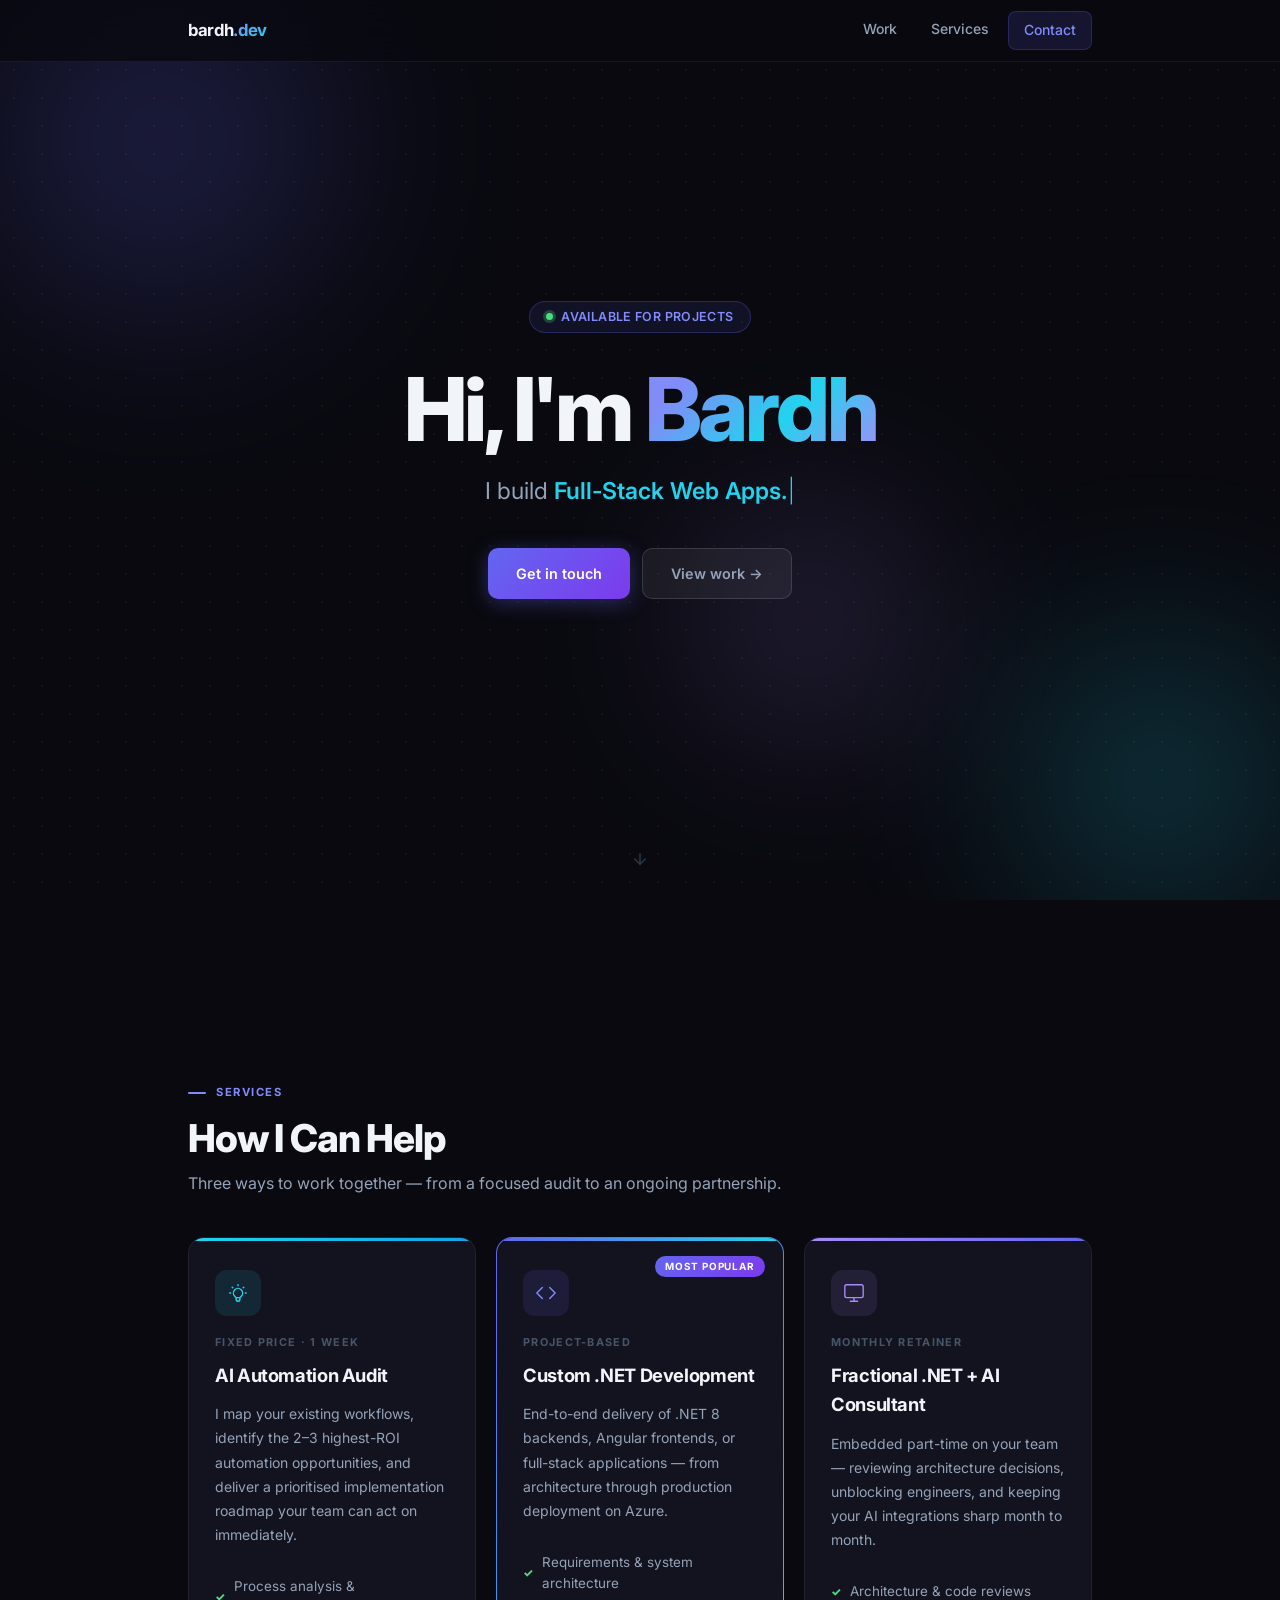
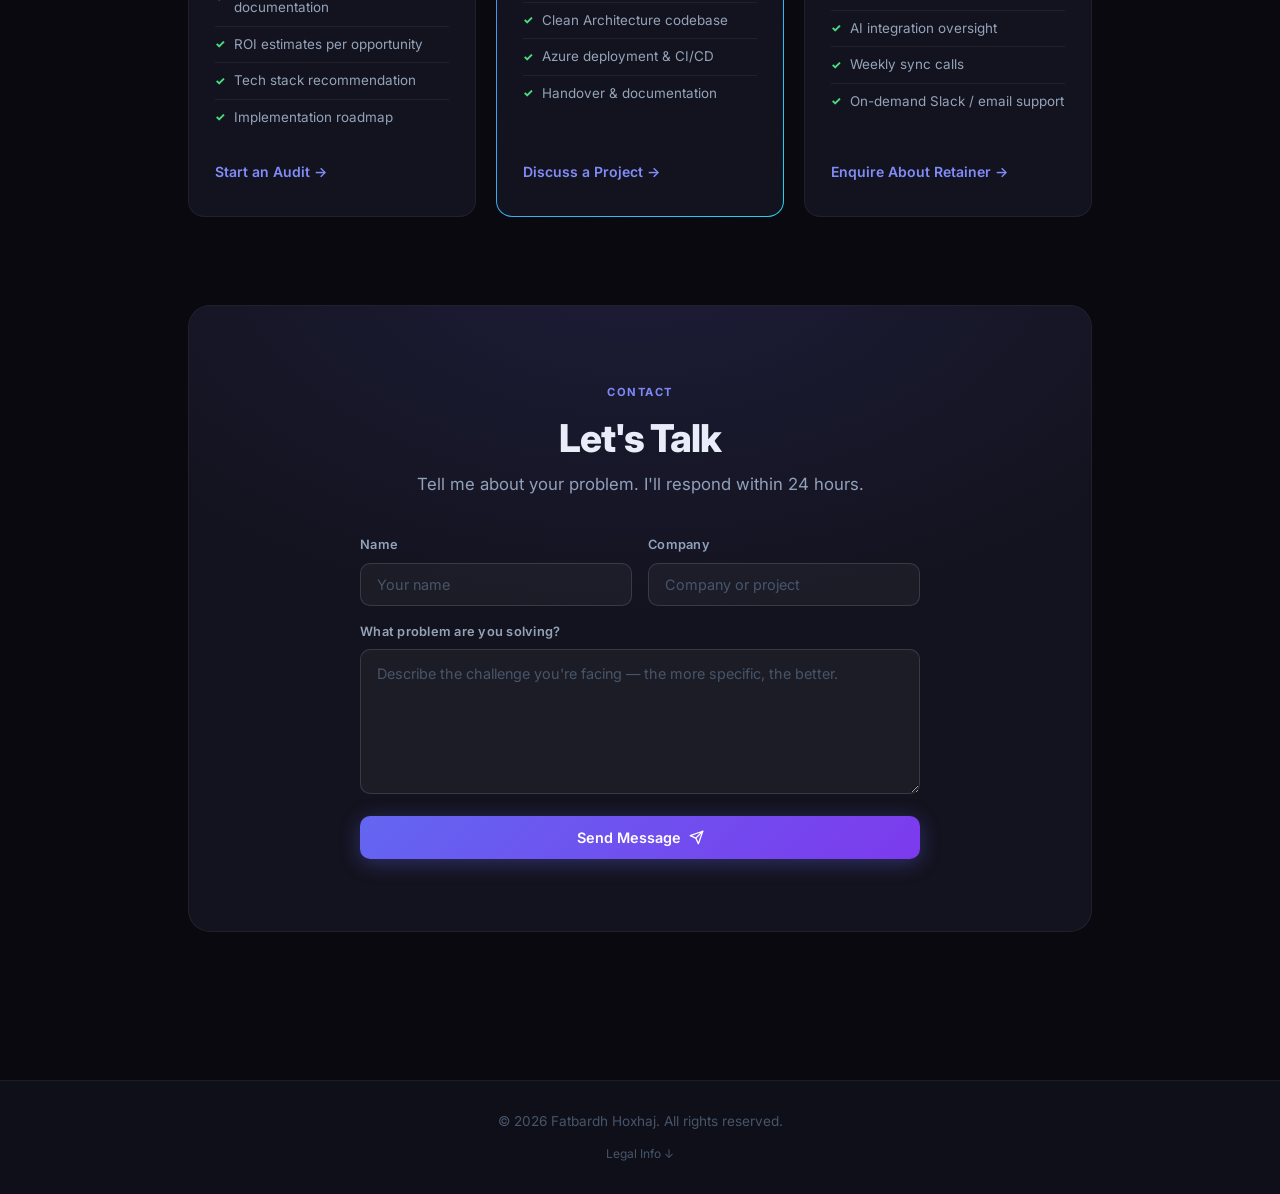
==== commit 54e8fa62: "new" ====
--- a/index.html
+++ b/index.html
@@ -55,11 +55,11 @@
             </div>
         </div>
 
-        <div class="scroll-indicator">
+        <a href="#services" class="scroll-indicator" aria-label="Scroll to services">
             <svg width="18" height="18" viewBox="0 0 24 24" fill="none" stroke="currentColor" stroke-width="2" stroke-linecap="round">
                 <line x1="12" y1="5" x2="12" y2="19"/><polyline points="19 12 12 19 5 12"/>
             </svg>
-        </div>
+        </a>
     </section>
 
     <!-- Main Content -->
--- a/style.css
+++ b/style.css
@@ -26,7 +26,10 @@
 /* ─── Reset & Base ───────────────────────────────────────────────────────── */
 *, *::before, *::after { box-sizing: border-box; margin: 0; padding: 0; }
 
-html { scroll-behavior: smooth; }
+html {
+    scroll-behavior: smooth;
+    scroll-padding-top: var(--nav-h);
+}
 
 body {
     font-family: 'Inter', system-ui, -apple-system, sans-serif;
@@ -158,7 +161,6 @@
     background: radial-gradient(circle, #a78bfa, transparent 65%);
     top: 50%;
     left: 50%;
-    translate: -50% -50%;
     animation: floatC 18s ease-in-out infinite;
 }
 
@@ -176,7 +178,8 @@
 
 @keyframes floatC {
     0%, 100% { transform: translate(-50%, -50%) scale(1); }
-    50%       { transform: translate(-50%, -50%) scale(1.15); }
+    33%       { transform: translate(-44%, -56%) scale(1.08); }
+    66%       { transform: translate(-57%, -44%) scale(0.96); }
 }
 
 /* subtle dot-grid texture over hero */
@@ -325,7 +328,12 @@
     color: var(--text-faint);
     animation: bobDown 2s ease-in-out infinite;
     opacity: 0.6;
-}
+    text-decoration: none;
+    display: flex;
+    transition: opacity 0.2s;
+}
+
+.scroll-indicator:hover { opacity: 1; }
 
 @keyframes bobDown {
     0%, 100% { transform: translateY(0); }
@@ -389,52 +397,7 @@
     line-height: 1.65;
 }
 
-/* ─── Blog grid ──────────────────────────────────────────────────────────── */
-.blog-grid {
-    display: grid;
-    grid-template-columns: repeat(auto-fit, minmax(275px, 1fr));
-    gap: 20px;
-}
-
-.blog-card {
-    background: var(--card);
-    border: 1px solid var(--border);
-    border-radius: var(--radius);
-    padding: 26px;
-    position: relative;
-    overflow: hidden;
-    transition: transform 0.25s, border-color 0.25s, box-shadow 0.25s;
-}
-
-/* coloured top bar, revealed on hover */
-.blog-card::before {
-    content: '';
-    position: absolute;
-    top: 0;
-    left: 0;
-    right: 0;
-    height: 2px;
-    background: var(--card-accent, linear-gradient(90deg, var(--accent), var(--cyan)));
-    opacity: 0;
-    transition: opacity 0.25s;
-}
-
-.blog-card:hover {
-    transform: translateY(-6px);
-    border-color: var(--border-hover);
-    box-shadow: 0 24px 56px rgba(0, 0, 0, 0.45);
-}
-
-.blog-card:hover::before { opacity: 1; }
-
-.blog-meta {
-    display: flex;
-    align-items: center;
-    gap: 10px;
-    margin-bottom: 14px;
-}
-
-/* tag base */
+/* ─── Article tags (used in blog article pages) ─────────────────────────── */
 .blog-tag {
     display: inline-flex;
     align-items: center;
@@ -468,45 +431,6 @@
 .blog-date {
     color: var(--text-faint);
     font-size: 0.8rem;
-}
-
-.blog-card h3 {
-    font-size: 1rem;
-    font-weight: 600;
-    line-height: 1.5;
-    letter-spacing: -0.01em;
-    margin-bottom: 10px;
-}
-
-.blog-card h3 a {
-    color: var(--text);
-    text-decoration: none;
-    transition: color 0.2s;
-}
-
-.blog-card h3 a:hover { color: var(--cyan); }
-
-.blog-card > p {
-    color: var(--text-muted);
-    font-size: 0.875rem;
-    line-height: 1.7;
-    margin-bottom: 20px;
-}
-
-.read-more {
-    color: var(--accent-light);
-    font-size: 0.85rem;
-    font-weight: 600;
-    text-decoration: none;
-    display: inline-flex;
-    align-items: center;
-    gap: 5px;
-    transition: color 0.2s, gap 0.2s;
-}
-
-.read-more:hover {
-    color: var(--cyan);
-    gap: 9px;
 }
 
 /* ─── Contact ────────────────────────────────────────────────────────────── */
@@ -532,13 +456,6 @@
     font-size: 1.05rem;
     line-height: 1.75;
     margin-bottom: 36px;
-}
-
-.contact-actions {
-    display: flex;
-    gap: 12px;
-    justify-content: center;
-    flex-wrap: wrap;
 }
 
 /* ─── Back to top ────────────────────────────────────────────────────────── */
@@ -827,7 +744,7 @@
 .form-note.error { color: #f87171; }
 
 /* ─── Responsive ─────────────────────────────────────────────────────────── */
-@media (max-width: 900px) {
+@media (max-width: 700px) {
     .services-grid { grid-template-columns: 1fr; }
 }
 
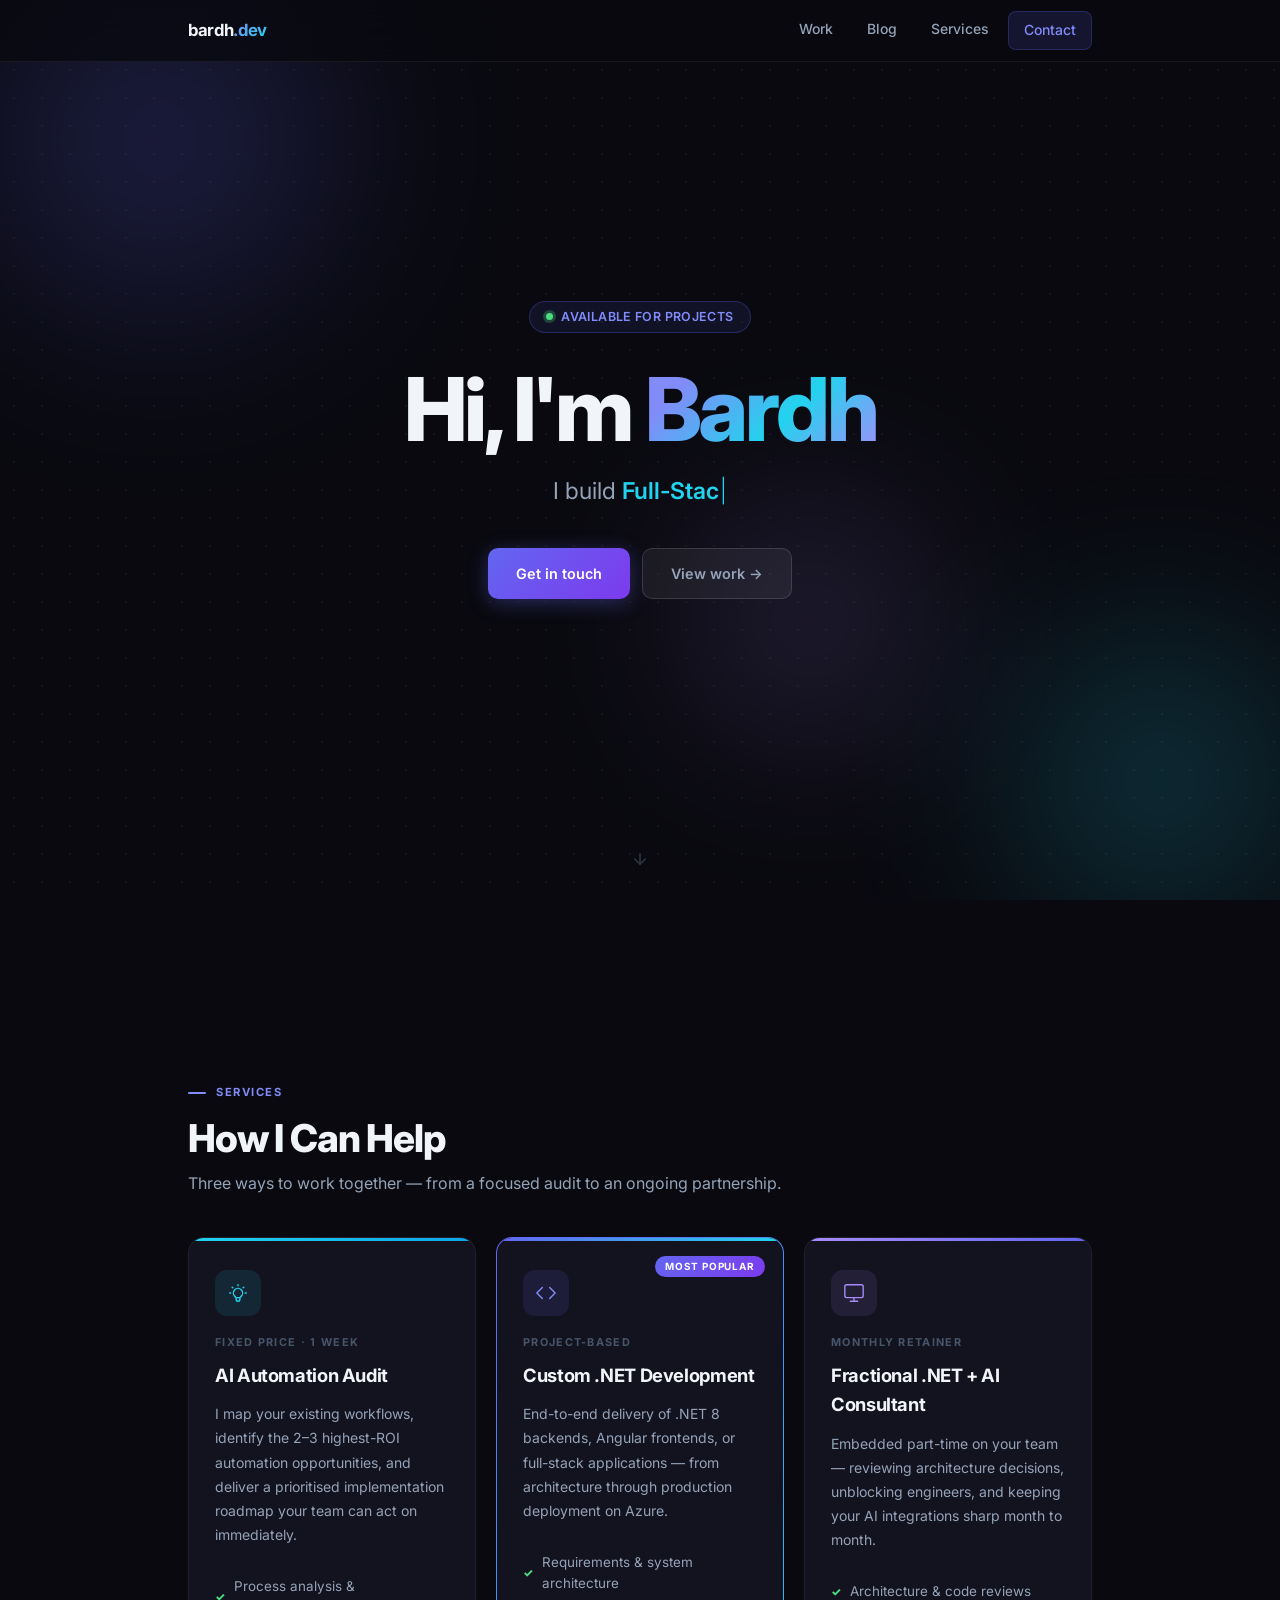
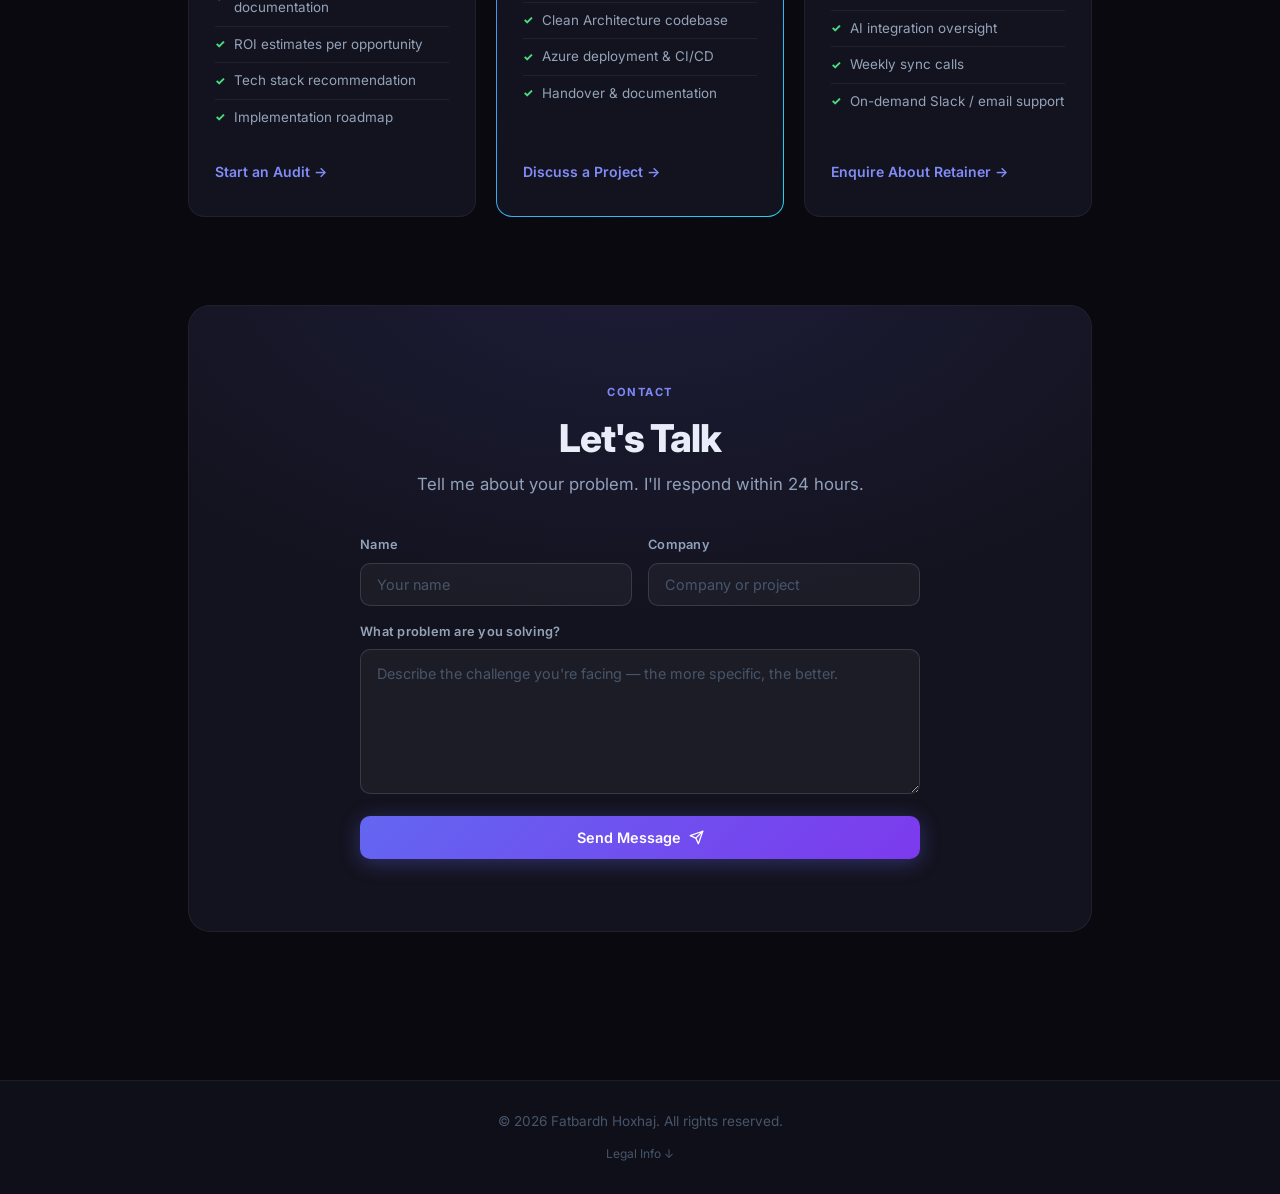
==== commit c474b453: "Connect blog to nav and add core SEO basics Blog posts were orphaned with no listing page or nav lin" ====
--- a/index.html
+++ b/index.html
@@ -5,6 +5,18 @@
     <meta name="viewport" content="width=device-width, initial-scale=1.0">
     <title>Bardh DEV | Full-Stack & AI Developer</title>
     <meta name="description" content="Bardh Hoxhaj — Full-Stack developer specialising in .NET, Angular, and AI-powered web applications. Available for projects.">
+    <link rel="canonical" href="https://bardh.dev/">
+    <link rel="icon" type="image/svg+xml" href="/favicon.svg">
+
+    <meta property="og:type" content="website">
+    <meta property="og:title" content="Bardh DEV | Full-Stack & AI Developer">
+    <meta property="og:description" content="Bardh Hoxhaj — Full-Stack developer specialising in .NET, Angular, and AI-powered web applications. Available for projects.">
+    <meta property="og:url" content="https://bardh.dev/">
+    <meta property="og:site_name" content="Bardh DEV">
+    <meta name="twitter:card" content="summary">
+    <meta name="twitter:title" content="Bardh DEV | Full-Stack & AI Developer">
+    <meta name="twitter:description" content="Bardh Hoxhaj — Full-Stack developer specialising in .NET, Angular, and AI-powered web applications. Available for projects.">
+
     <link rel="preconnect" href="https://fonts.googleapis.com">
     <link rel="preconnect" href="https://fonts.gstatic.com" crossorigin>
     <link href="https://fonts.googleapis.com/css2?family=Inter:wght@400;500;600;700;800&display=swap" rel="stylesheet">
@@ -28,6 +40,7 @@
             <a href="/" class="nav-brand">bardh<span>.dev</span></a>
             <ul>
                 <li><a href="work.html">Work</a></li>
+                <li><a href="blog/">Blog</a></li>
                 <li><a href="#services">Services</a></li>
                 <li><a href="#contact" class="nav-cta">Contact</a></li>
             </ul>
--- a/style.css
+++ b/style.css
@@ -756,8 +756,6 @@
     section { margin-bottom: 64px; }
 
     .contact-card { padding: 48px 24px; }
-
-    .blog-grid { grid-template-columns: 1fr; }
 }
 
 @media (max-width: 480px) {
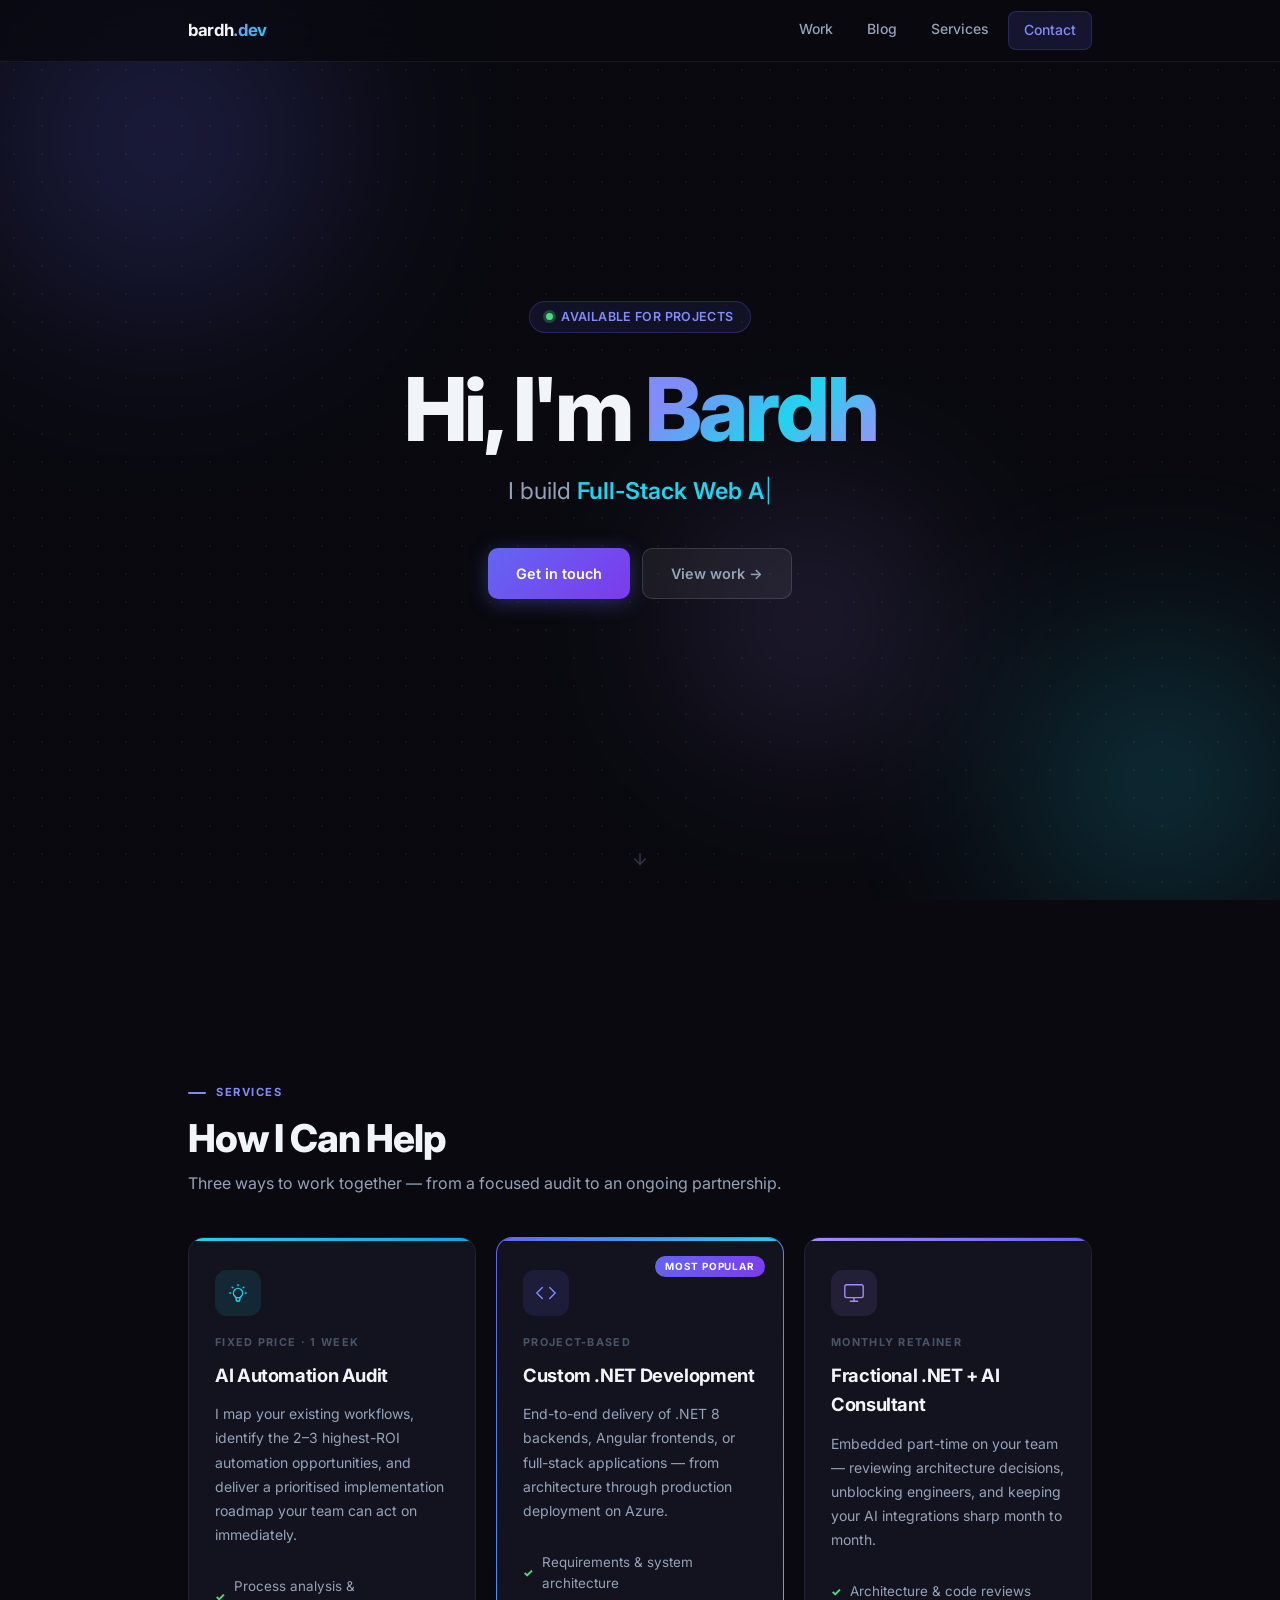
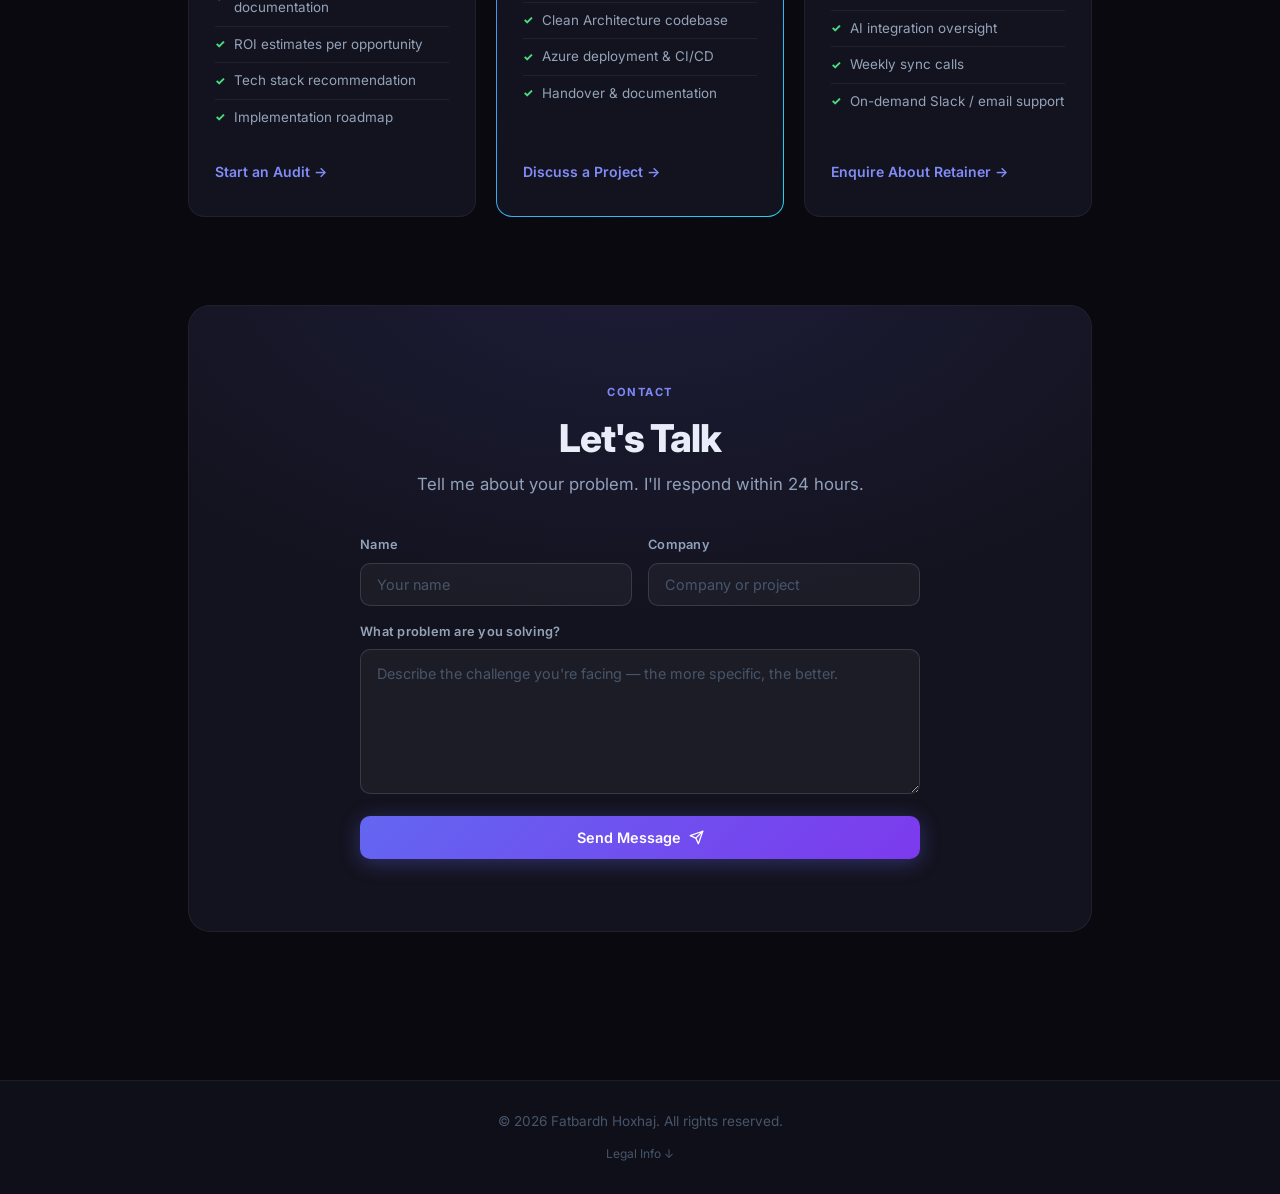
==== commit 0d9949ea: "Minor whitespace cleanup in index.html Co-Authored-By: Claude Sonnet 5 <noreply@anthropic.com>" ====
--- a/index.html
+++ b/index.html
@@ -142,7 +142,7 @@
                         <li>Architecture &amp; code reviews</li>
                         <li>AI integration oversight</li>
                         <li>Weekly sync calls</li>
-                        <li>On-demand Slack / email support</li>
+                        <li>On-demand Slack / email support</li> 
                     </ul>
                     <a href="#contact" class="service-cta">Enquire About Retainer →</a>
                 </div>
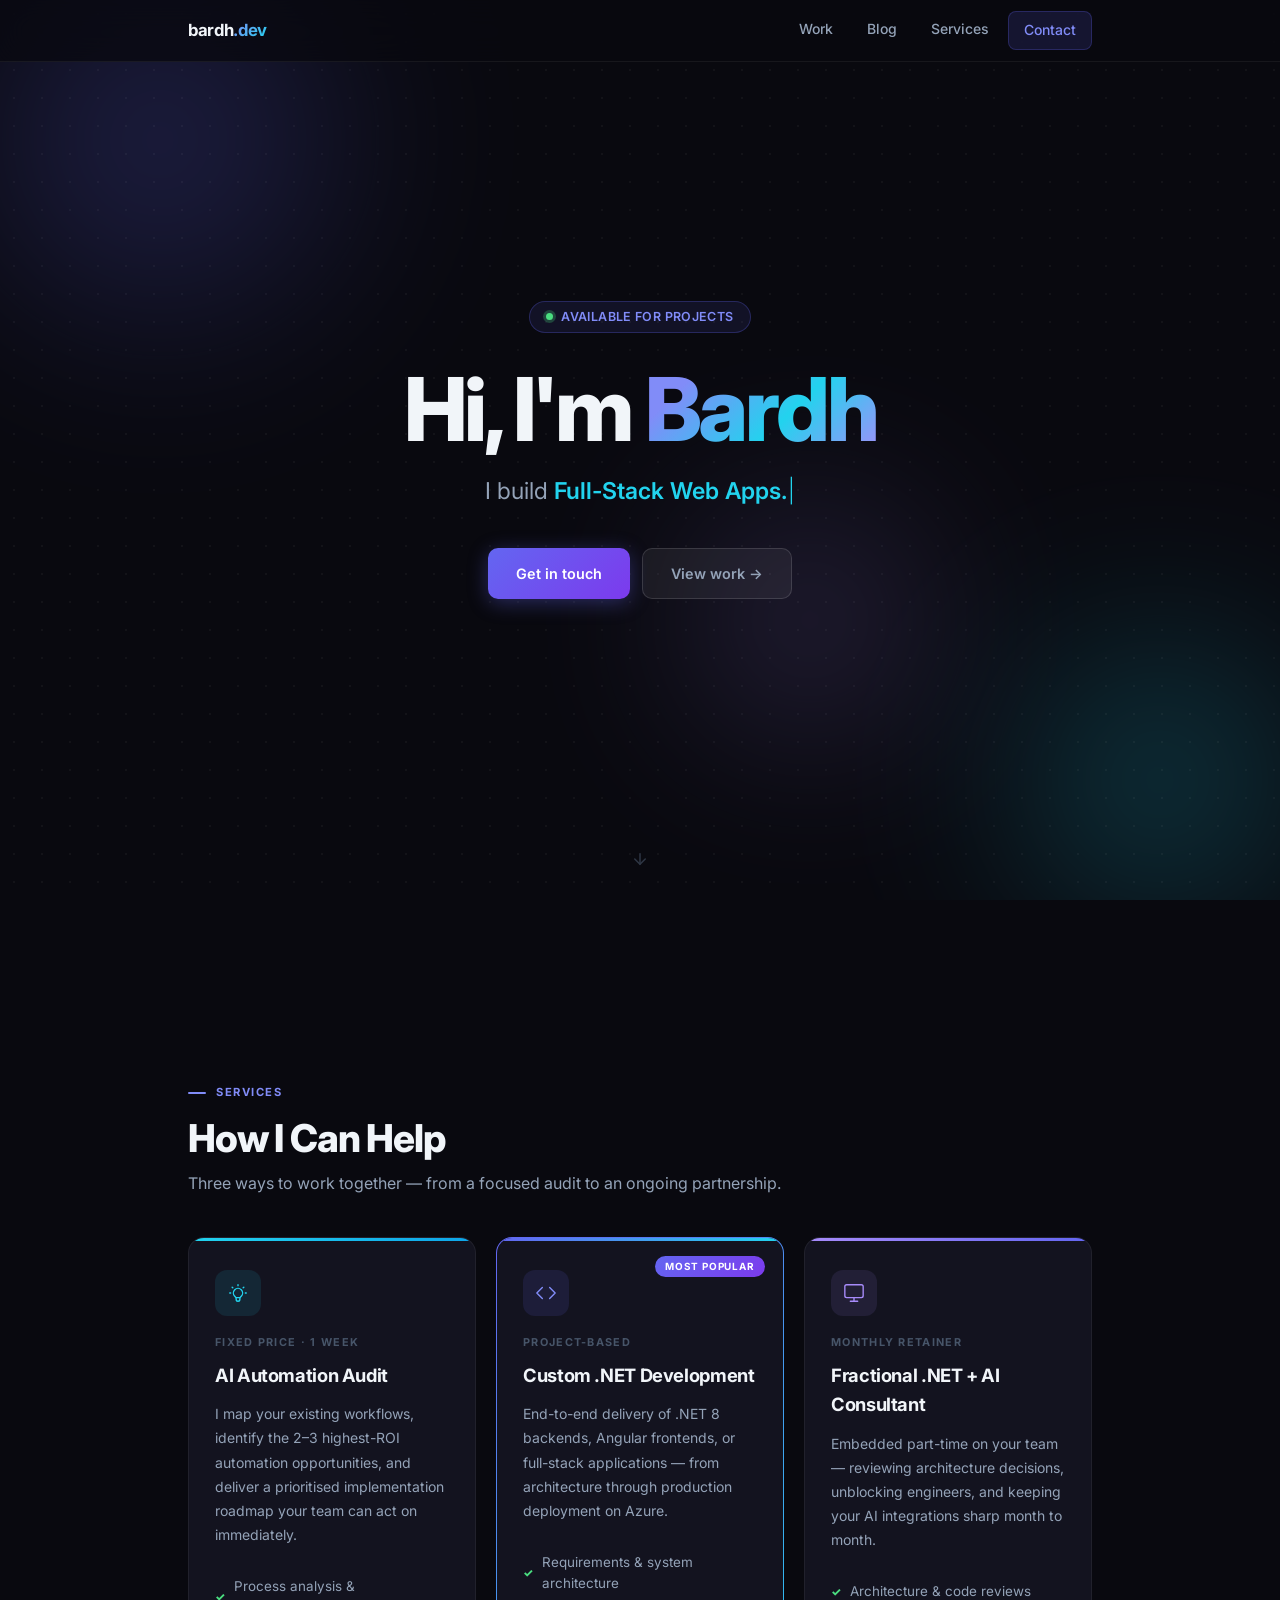
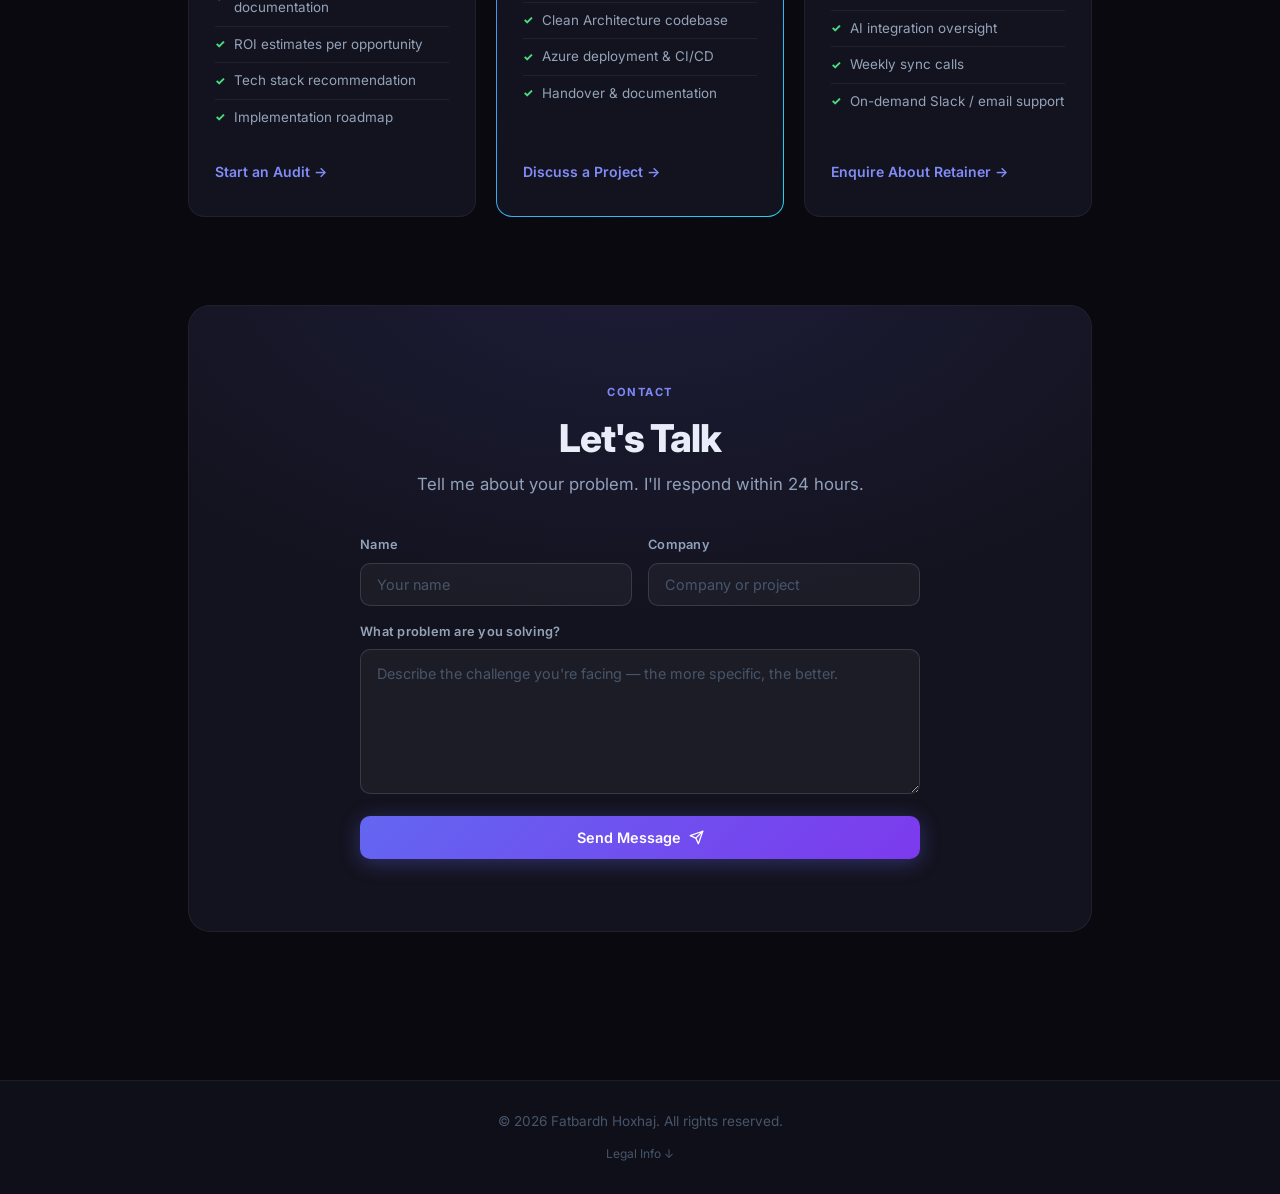
==== commit 7f7687de: "Minor whitespace cleanup in index.html Co-Authored-By: Claude Sonnet 5 <noreply@anthropic.com>" ====
--- a/index.html
+++ b/index.html
@@ -184,7 +184,7 @@
             </div>
         </section>
 
-    </main>
+    </main> 
 
     <!-- Back to Top Button -->
     <button id="backToTop" title="Back to Top">↑</button>
